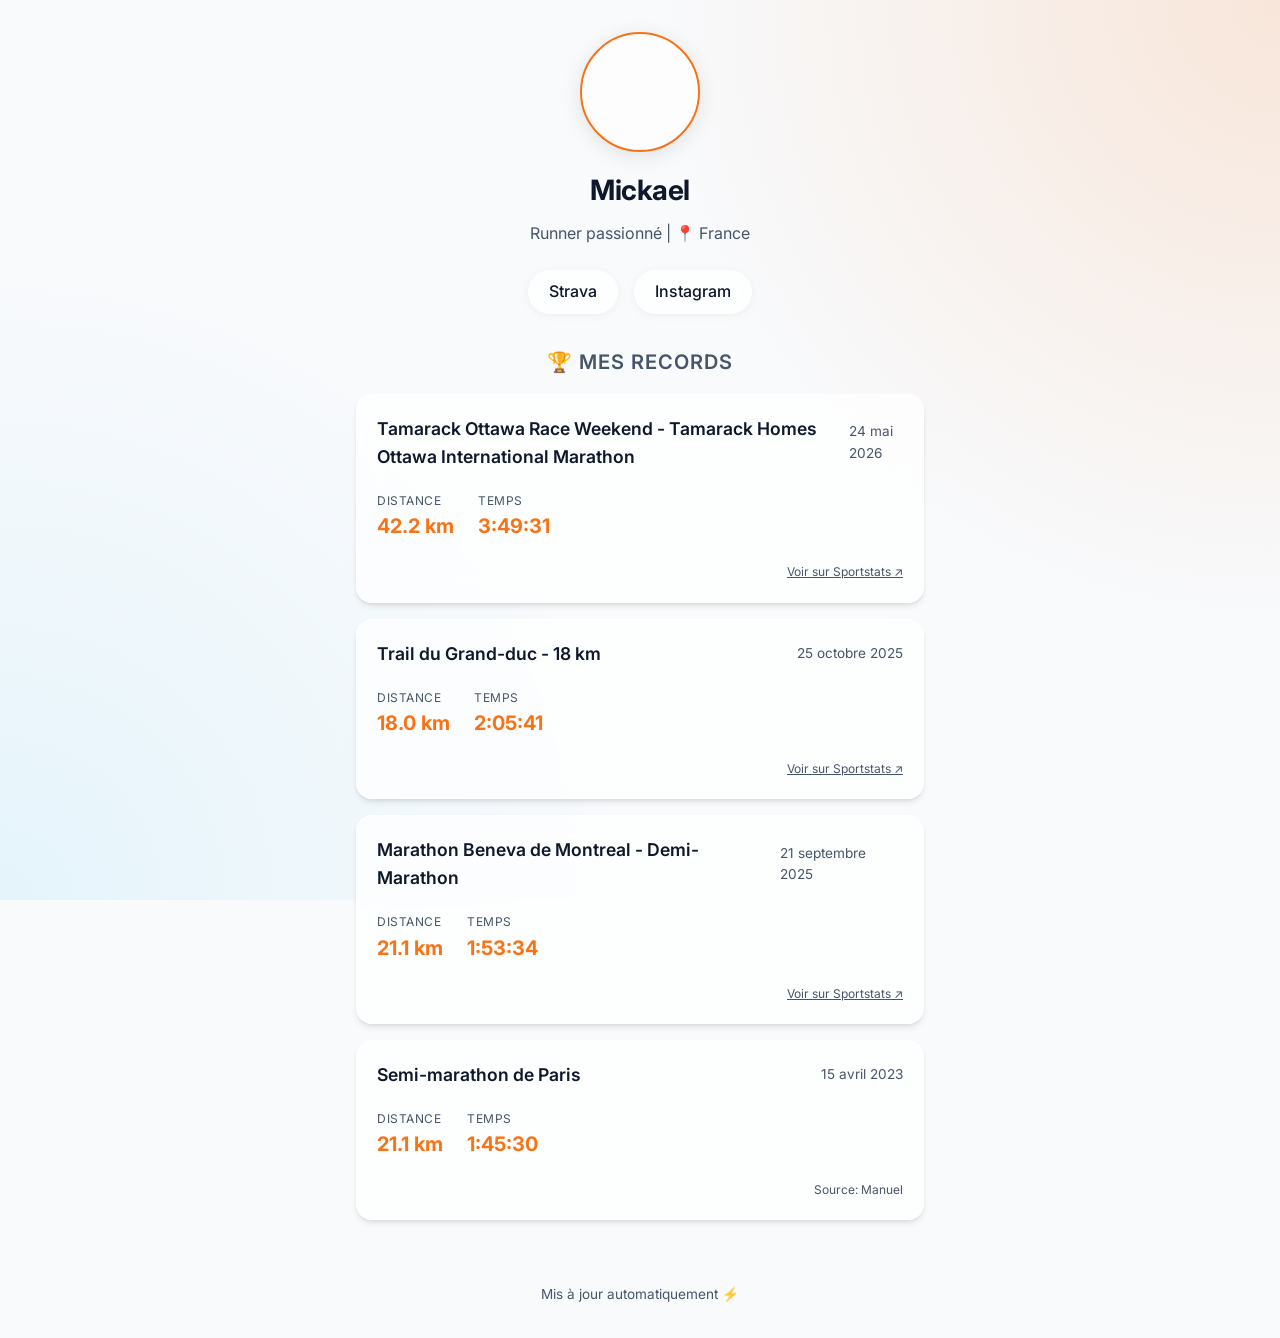
==== index.html @ 4f2300cd "feat: setup running records web page and data fetching" ====
<!DOCTYPE html>
<html lang="fr">
<head>
    <meta charset="UTF-8">
    <meta name="viewport" content="width=device-width, initial-scale=1.0">
    <title>Mes Records de Course</title>
    <!-- MANDATORY: Declare support for both light and dark themes -->
    <meta name="color-scheme" content="light dark">
    <meta name="description" content="Records personnels de course à pied">
    
    <!-- Google Fonts -->
    <link rel="preconnect" href="https://fonts.googleapis.com">
    <link rel="preconnect" href="https://fonts.gstatic.com" crossorigin>
    <link href="https://fonts.googleapis.com/css2?family=Inter:wght@400;500;600;700&display=swap" rel="stylesheet">
    
    <!-- CSS -->
    <link rel="stylesheet" href="style.css">
</head>
<body>
    <div class="container">
        <header class="profile-header">
            <!-- Placeholder for profile image -->
            <div class="profile-image"></div>
            <h1>Mickael</h1>
            <p class="bio">Runner passionné | 📍 France</p>
            
            <div class="social-links">
                <a href="#" class="btn-social">Strava</a>
                <a href="#" class="btn-social">Instagram</a>
            </div>
        </header>

        <main>
            <section class="records-section">
                <h2>🏆 Mes Records</h2>
                <div id="runs-container" class="runs-grid">
                    <!-- Runs will be injected here by app.js -->
                    <div class="loading">Chargement des courses...</div>
                </div>
            </section>
        </main>

        <footer>
            <p>Mis à jour automatiquement ⚡️</p>
        </footer>
    </div>

    <!-- JS -->
    <script src="app.js" defer></script>
</body>
</html>
---- style.css ----
:root {
  /* Variables de couleurs */
  --color-bg-light: #f8fafc;
  --color-bg-dark: #0f172a;
  
  --color-card-light: rgba(255, 255, 255, 0.7);
  --color-card-dark: rgba(30, 41, 59, 0.7);
  
  --color-text-light: #0f172a;
  --color-text-dark: #f8fafc;
  
  --color-text-muted-light: #475569;
  --color-text-muted-dark: #94a3b8;
  
  --color-accent-light: #f97316; /* Strava Orange */
  --color-accent-dark: #fb923c;
  
  --color-border-light: rgba(255, 255, 255, 0.5);
  --color-border-dark: rgba(255, 255, 255, 0.1);

  /* Adaptation automatique Light/Dark */
  --bg-color: light-dark(var(--color-bg-light), var(--color-bg-dark));
  --card-bg: light-dark(var(--color-card-light), var(--color-card-dark));
  --text-color: light-dark(var(--color-text-light), var(--color-text-dark));
  --text-muted: light-dark(var(--color-text-muted-light), var(--color-text-muted-dark));
  --accent-color: light-dark(var(--color-accent-light), var(--color-accent-dark));
  --border-color: light-dark(var(--color-border-light), var(--color-border-dark));

  /* Fallback color-scheme */
  color-scheme: light dark;
}

* {
  box-sizing: border-box;
  margin: 0;
  padding: 0;
}

body {
  font-family: 'Inter', sans-serif;
  background-color: var(--bg-color);
  color: var(--text-color);
  line-height: 1.6;
  min-height: 100vh;
  /* Optionnel: un fond dynamique ou un léger dégradé */
  background-image: 
    radial-gradient(circle at top right, rgba(249, 115, 22, 0.15), transparent 40%),
    radial-gradient(circle at bottom left, rgba(56, 189, 248, 0.1), transparent 40%);
  background-attachment: fixed;
}

.container {
  max-width: 600px;
  margin: 0 auto;
  padding: 2rem 1rem;
  display: flex;
  flex-direction: column;
  gap: 2rem;
}

/* Header */
.profile-header {
  text-align: center;
  display: flex;
  flex-direction: column;
  align-items: center;
  gap: 0.5rem;
}

.profile-image {
  width: 120px;
  height: 120px;
  border-radius: 50%;
  background: var(--card-bg);
  border: 2px solid var(--accent-color);
  margin-bottom: 0.5rem;
  /* Placeholder image, à remplacer par une vraie */
  background-image: url('https://ui-avatars.com/api/?name=Mickael+Gauvrit&background=random&size=120');
  background-size: cover;
  background-position: center;
  box-shadow: 0 4px 20px rgba(0, 0, 0, 0.1);
}

h1 {
  font-size: 1.75rem;
  font-weight: 700;
  letter-spacing: -0.5px;
}

.bio {
  color: var(--text-muted);
  font-size: 1rem;
}

.social-links {
  display: flex;
  gap: 1rem;
  margin-top: 1rem;
}

.btn-social {
  padding: 0.5rem 1.25rem;
  border-radius: 9999px;
  background-color: var(--card-bg);
  backdrop-filter: blur(10px);
  -webkit-backdrop-filter: blur(10px);
  border: 1px solid var(--border-color);
  color: var(--text-color);
  text-decoration: none;
  font-weight: 500;
  transition: all 0.2s ease;
  box-shadow: 0 2px 10px rgba(0,0,0,0.05);
}

.btn-social:hover {
  transform: translateY(-2px);
  background-color: var(--accent-color);
  color: white;
  border-color: var(--accent-color);
}

/* Records Section */
.records-section h2 {
  font-size: 1.25rem;
  margin-bottom: 1rem;
  text-align: center;
  color: var(--text-muted);
  text-transform: uppercase;
  letter-spacing: 1px;
  font-weight: 600;
}

.runs-grid {
  display: flex;
  flex-direction: column;
  gap: 1rem;
}

.loading {
  text-align: center;
  color: var(--text-muted);
  padding: 2rem;
}

/* Run Card */
.run-card {
  background: var(--card-bg);
  backdrop-filter: blur(12px);
  -webkit-backdrop-filter: blur(12px);
  border: 1px solid var(--border-color);
  border-radius: 16px;
  padding: 1.25rem;
  display: flex;
  flex-direction: column;
  gap: 0.75rem;
  transition: transform 0.2s ease, box-shadow 0.2s ease;
  box-shadow: 0 4px 6px -1px rgba(0, 0, 0, 0.1), 0 2px 4px -1px rgba(0, 0, 0, 0.06);
}

.run-card:hover {
  transform: translateY(-3px);
  box-shadow: 0 10px 15px -3px rgba(0, 0, 0, 0.1), 0 4px 6px -2px rgba(0, 0, 0, 0.05);
  border-color: var(--accent-color);
}

.run-header {
  display: flex;
  justify-content: space-between;
  align-items: center;
}

.run-title {
  font-weight: 600;
  font-size: 1.1rem;
}

.run-date {
  font-size: 0.85rem;
  color: var(--text-muted);
}

.run-stats {
  display: flex;
  gap: 1.5rem;
  margin-top: 0.5rem;
}

.stat {
  display: flex;
  flex-direction: column;
}

.stat-label {
  font-size: 0.75rem;
  color: var(--text-muted);
  text-transform: uppercase;
  letter-spacing: 0.5px;
}

.stat-value {
  font-size: 1.25rem;
  font-weight: 700;
  color: var(--accent-color);
}

.run-source {
  font-size: 0.75rem;
  color: var(--text-muted);
  text-align: right;
  margin-top: 0.5rem;
}

/* Footer */
footer {
  text-align: center;
  margin-top: 2rem;
  font-size: 0.85rem;
  color: var(--text-muted);
}

/* Responsive animations */
@keyframes slideUp {
  from {
    opacity: 0;
    transform: translateY(20px);
  }
  to {
    opacity: 1;
    transform: translateY(0);
  }
}

.run-card {
  animation: slideUp 0.5s ease backwards;
}
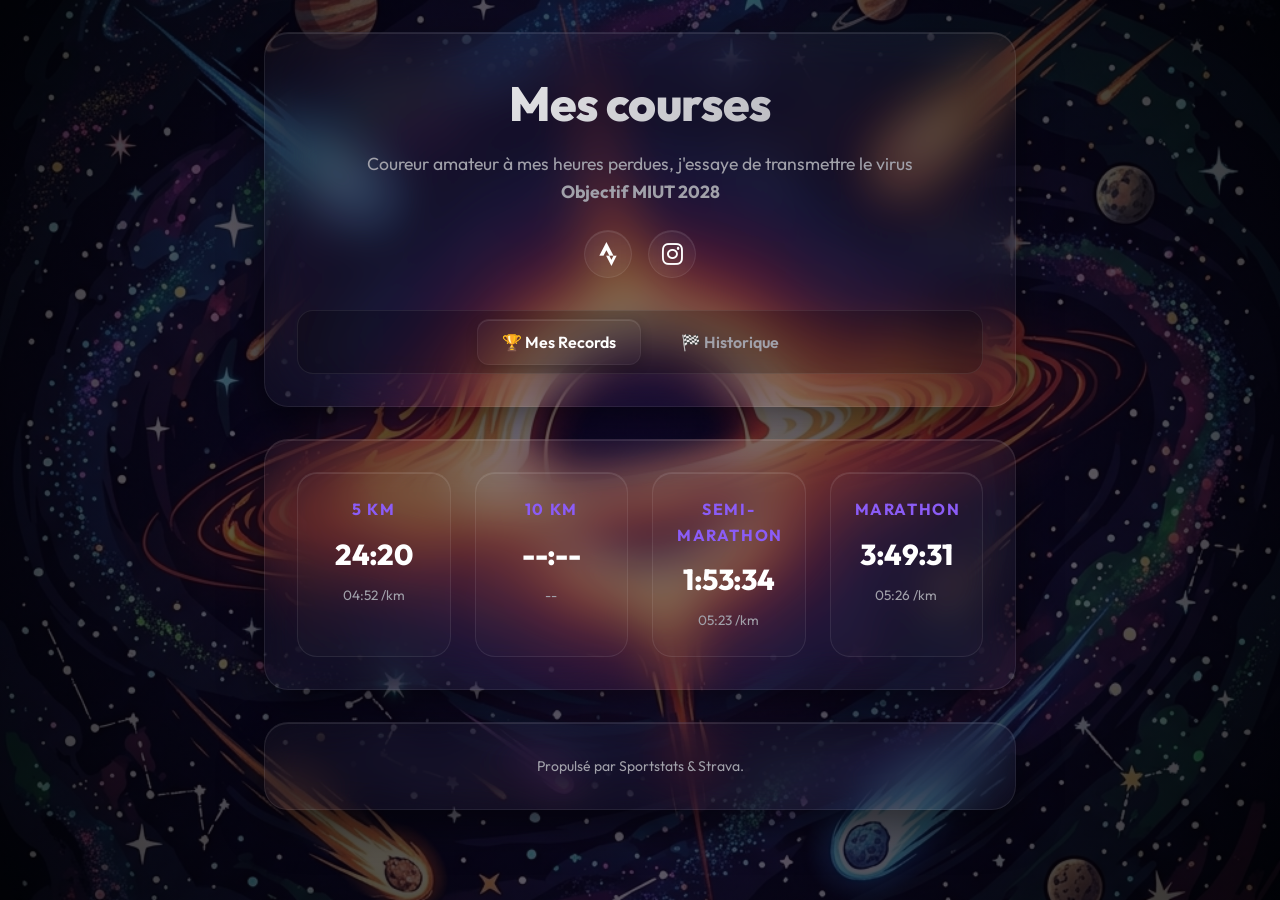
==== commit b4623e94: "feat: user tweaks (background, logos, subtitle, year filter)" ====
--- a/index.html
+++ b/index.html
@@ -1,51 +1,80 @@
 <!DOCTYPE html>
-<html lang="fr">
+<html lang="fr-CA">
 <head>
     <meta charset="UTF-8">
     <meta name="viewport" content="width=device-width, initial-scale=1.0">
-    <title>Mes Records de Course</title>
+    <title>Mes courses - Mickaël Gauvrit</title>
     <!-- MANDATORY: Declare support for both light and dark themes -->
     <meta name="color-scheme" content="light dark">
-    <meta name="description" content="Records personnels de course à pied">
+    <meta name="description" content="Courses et records personnels de Mickaël Gauvrit">
     
-    <!-- Google Fonts -->
+    <!-- Google Fonts & Icons -->
     <link rel="preconnect" href="https://fonts.googleapis.com">
     <link rel="preconnect" href="https://fonts.gstatic.com" crossorigin>
-    <link href="https://fonts.googleapis.com/css2?family=Inter:wght@400;500;600;700&display=swap" rel="stylesheet">
+    <link href="https://fonts.googleapis.com/css2?family=Outfit:wght@300;400;600;800&display=swap" rel="stylesheet">
+    <link rel="stylesheet" href="https://cdnjs.cloudflare.com/ajax/libs/font-awesome/6.4.0/css/all.min.css">
     
     <!-- CSS -->
     <link rel="stylesheet" href="style.css">
 </head>
 <body>
+    <!-- Animated background blobs -->
+    <div class="blob blob-1"></div>
+    <div class="blob blob-2"></div>
+    <div class="blob blob-3"></div>
+
     <div class="container">
-        <header class="profile-header">
-            <!-- Placeholder for profile image -->
-            <div class="profile-image"></div>
-            <h1>Mickael</h1>
-            <p class="bio">Runner passionné | 📍 France</p>
+        <header class="liquid-panel main-header">
+            <div class="header-content">
+                <h1>Mes courses</h1>
+                <p class="subtitle">Coureur amateur à mes heures perdues, j'essaye de transmettre le virus<br><strong>Objectif MIUT 2028</strong></p>
+                
+                <div class="social-links">
+                    <a href="https://www.strava.com/athletes/46325892" target="_blank" rel="noopener noreferrer" class="social-btn strava" aria-label="Strava">
+                        <i class="fa-brands fa-strava"></i>
+                    </a>
+                    <a href="https://www.instagram.com/shadowxsio?igsh=MTRsdzVhdzdib3J6bA%3D%3D&utm_source=qr" target="_blank" rel="noopener noreferrer" class="social-btn instagram" aria-label="Instagram">
+                        <i class="fa-brands fa-instagram"></i>
+                    </a>
+                </div>
+            </div>
             
-            <div class="social-links">
-                <a href="#" class="btn-social">Strava</a>
-                <a href="#" class="btn-social">Instagram</a>
-            </div>
+            <nav class="tabs-nav">
+                <button class="tab-btn active" data-target="prs-section">🏆 Mes Records</button>
+                <button class="tab-btn" data-target="runs-section">🏁 Historique</button>
+            </nav>
         </header>
 
-        <main>
-            <section class="records-section">
-                <h2>🏆 Mes Records</h2>
-                <div id="runs-container" class="runs-grid">
-                    <!-- Runs will be injected here by app.js -->
-                    <div class="loading">Chargement des courses...</div>
+        <main class="content-area">
+            <!-- Section PRs -->
+            <section id="prs-section" class="tab-content active liquid-panel">
+                <div class="pr-grid" id="pr-container">
+                    <!-- PR cards will be injected here -->
+                    <div class="loading">Calcul des records...</div>
+                </div>
+            </section>
+
+            <!-- Section Historique -->
+            <section id="runs-section" class="tab-content">
+                <div class="filter-container">
+                    <label for="year-filter">Année :</label>
+                    <select id="year-filter">
+                        <option value="all">Toutes</option>
+                        <!-- Options generated by JS -->
+                    </select>
+                </div>
+                <div id="runs-container" class="runs-list">
+                    <!-- Runs will be injected here -->
+                    <div class="loading">Chargement de l'historique...</div>
                 </div>
             </section>
         </main>
-
-        <footer>
-            <p>Mis à jour automatiquement ⚡️</p>
+        
+        <footer class="liquid-panel">
+            <p>Propulsé par Sportstats & Strava.</p>
         </footer>
     </div>
-
-    <!-- JS -->
-    <script src="app.js" defer></script>
+    
+    <script src="app.js"></script>
 </body>
 </html>
--- a/style.css
+++ b/style.css
@@ -1,33 +1,18 @@
 :root {
-  /* Variables de couleurs */
-  --color-bg-light: #f8fafc;
-  --color-bg-dark: #0f172a;
+  /* Dark Void / Reflect Theme */
+  --color-bg: #050505;
+  --color-text: #ffffff;
+  --color-text-muted: #a1a1aa;
   
-  --color-card-light: rgba(255, 255, 255, 0.7);
-  --color-card-dark: rgba(30, 41, 59, 0.7);
+  /* Liquid Glass variables */
+  --glass-bg: rgba(255, 255, 255, 0.03);
+  --glass-border: rgba(255, 255, 255, 0.08);
+  --glass-highlight: rgba(255, 255, 255, 0.1);
+  --glass-shadow: rgba(0, 0, 0, 0.5);
   
-  --color-text-light: #0f172a;
-  --color-text-dark: #f8fafc;
-  
-  --color-text-muted-light: #475569;
-  --color-text-muted-dark: #94a3b8;
-  
-  --color-accent-light: #f97316; /* Strava Orange */
-  --color-accent-dark: #fb923c;
-  
-  --color-border-light: rgba(255, 255, 255, 0.5);
-  --color-border-dark: rgba(255, 255, 255, 0.1);
-
-  /* Adaptation automatique Light/Dark */
-  --bg-color: light-dark(var(--color-bg-light), var(--color-bg-dark));
-  --card-bg: light-dark(var(--color-card-light), var(--color-card-dark));
-  --text-color: light-dark(var(--color-text-light), var(--color-text-dark));
-  --text-muted: light-dark(var(--color-text-muted-light), var(--color-text-muted-dark));
-  --accent-color: light-dark(var(--color-accent-light), var(--color-accent-dark));
-  --border-color: light-dark(var(--color-border-light), var(--color-border-dark));
-
-  /* Fallback color-scheme */
-  color-scheme: light dark;
+  --color-accent: #8b5cf6; /* Vibrant Purple */
+  --color-strava: #fc4c02;
+  --color-instagram: #e1306c;
 }
 
 * {
@@ -37,199 +22,400 @@
 }
 
 body {
-  font-family: 'Inter', sans-serif;
-  background-color: var(--bg-color);
-  color: var(--text-color);
+  font-family: 'Outfit', -apple-system, BlinkMacSystemFont, sans-serif;
+  background-color: var(--color-bg);
+  color: var(--color-text);
   line-height: 1.6;
   min-height: 100vh;
-  /* Optionnel: un fond dynamique ou un léger dégradé */
+  position: relative;
+  overflow-x: hidden;
+  
+  /* Cosmic / Space Background */
+  background-color: #020005;
   background-image: 
-    radial-gradient(circle at top right, rgba(249, 115, 22, 0.15), transparent 40%),
-    radial-gradient(circle at bottom left, rgba(56, 189, 248, 0.1), transparent 40%);
+    radial-gradient(circle at 50% 50%, rgba(30, 10, 60, 0.5) 0%, rgba(0, 0, 0, 0.8) 100%),
+    url('./images/background.png');
+  background-size: cover;
+  background-position: center;
   background-attachment: fixed;
 }
 
 .container {
-  max-width: 600px;
+  max-width: 800px;
   margin: 0 auto;
-  padding: 2rem 1rem;
+  padding: 2rem 1.5rem;
   display: flex;
   flex-direction: column;
   gap: 2rem;
 }
 
-/* Header */
-.profile-header {
+/* Liquid Glass Panel */
+.liquid-panel {
+  background: var(--glass-bg);
+  backdrop-filter: blur(24px) saturate(120%);
+  -webkit-backdrop-filter: blur(24px) saturate(120%);
+  border: 1px solid var(--glass-border);
+  border-radius: 24px;
+  padding: 2rem;
+  /* Outer shadow for depth, inner shadow for the glossy edge reflection */
+  box-shadow: 0 16px 40px var(--glass-shadow), inset 0 1px 0 var(--glass-highlight);
+}
+
+.main-header {
+  display: flex;
+  flex-direction: column;
+  gap: 2rem;
+}
+
+.header-content {
   text-align: center;
+}
+
+h1 {
+  font-size: 3rem;
+  font-weight: 800;
+  margin-bottom: 0.5rem;
+  letter-spacing: -0.02em;
+  background: linear-gradient(135deg, #ffffff 0%, #a1a1aa 100%);
+  -webkit-background-clip: text;
+  -webkit-text-fill-color: transparent;
+}
+
+.subtitle {
+  color: var(--color-text-muted);
+  font-size: 1.1rem;
+  margin-bottom: 1.5rem;
+}
+
+/* Social Buttons */
+.social-links {
+  display: flex;
+  justify-content: center;
+  gap: 1rem;
+}
+
+.social-btn {
+  display: inline-flex;
+  align-items: center;
+  justify-content: center;
+  width: 48px;
+  height: 48px;
+  border-radius: 50%;
+  text-decoration: none;
+  background: var(--glass-bg);
+  border: 1px solid var(--glass-border);
+  backdrop-filter: blur(12px);
+  transition: all 0.3s cubic-bezier(0.4, 0, 0.2, 1);
+  color: var(--color-text);
+  box-shadow: inset 0 1px 0 var(--glass-highlight);
+  font-size: 1.5rem; /* For FontAwesome icons */
+}
+
+.social-btn:hover {
+  transform: translateY(-3px) scale(1.05);
+  background: rgba(255, 255, 255, 0.08);
+}
+
+.social-btn.strava:hover {
+  color: var(--color-strava);
+  border-color: rgba(252, 76, 2, 0.3);
+  box-shadow: 0 8px 20px rgba(252, 76, 2, 0.2), inset 0 1px 0 var(--glass-highlight);
+}
+
+.social-btn.instagram:hover {
+  color: #fff;
+  border-color: rgba(225, 48, 108, 0.3);
+  background: radial-gradient(circle at 30% 107%, #fdf497 0%, #fdf497 5%, #fd5949 45%,#d6249f 60%,#285AEB 90%);
+  box-shadow: 0 8px 20px rgba(225, 48, 108, 0.2), inset 0 1px 0 rgba(255,255,255,0.3);
+}
+
+/* Tabs Navigation */
+.tabs-nav {
+  display: flex;
+  gap: 1rem;
+  justify-content: center;
+  background: rgba(0, 0, 0, 0.2);
+  padding: 0.5rem;
+  border-radius: 16px;
+  border: 1px solid var(--glass-border);
+}
+
+.tab-btn {
+  background: transparent;
+  border: none;
+  color: var(--color-text-muted);
+  padding: 0.75rem 1.5rem;
+  border-radius: 12px;
+  font-family: inherit;
+  font-size: 1rem;
+  font-weight: 600;
+  cursor: pointer;
+  transition: all 0.3s ease;
+}
+
+.tab-btn:hover {
+  color: var(--color-text);
+}
+
+.tab-btn.active {
+  background: var(--glass-bg);
+  color: var(--color-text);
+  box-shadow: 0 4px 12px rgba(0,0,0,0.2), inset 0 1px 0 var(--glass-highlight);
+  border: 1px solid rgba(255, 255, 255, 0.05);
+}
+
+/* Tab Content */
+.tab-content {
+  display: none;
+  animation: fadeIn 0.4s ease forwards;
+}
+
+.tab-content.active {
+  display: block;
+}
+
+@keyframes fadeIn {
+  from { opacity: 0; transform: translateY(10px); }
+  to { opacity: 1; transform: translateY(0); }
+}
+
+/* Year Filter */
+.filter-container {
+  display: flex;
+  align-items: center;
+  justify-content: flex-end;
+  gap: 1rem;
+  margin-bottom: 1.5rem;
+}
+
+.filter-container label {
+  font-size: 0.9rem;
+  font-weight: 600;
+  color: var(--color-text-muted);
+}
+
+#year-filter {
+  background: var(--glass-bg);
+  color: var(--color-text);
+  border: 1px solid var(--glass-border);
+  padding: 0.5rem 1rem;
+  border-radius: 12px;
+  font-family: inherit;
+  font-size: 1rem;
+  font-weight: 600;
+  outline: none;
+  cursor: pointer;
+  backdrop-filter: blur(12px);
+  -webkit-appearance: none;
+  -moz-appearance: none;
+  appearance: none;
+}
+
+#year-filter:focus {
+  border-color: var(--color-accent);
+}
+
+#year-filter option {
+  background-color: #1e1030;
+  color: #fff;
+}
+
+/* PRs Section */
+.pr-grid {
+  display: grid;
+  grid-template-columns: repeat(auto-fit, minmax(150px, 1fr));
+  gap: 1.5rem;
+}
+
+.pr-card {
+  background: rgba(255, 255, 255, 0.02);
+  border: 1px solid var(--glass-border);
+  border-radius: 20px;
+  padding: 1.5rem;
+  text-align: center;
+  transition: all 0.3s ease;
+  box-shadow: inset 0 1px 0 var(--glass-highlight);
+}
+
+.pr-card:hover {
+  transform: translateY(-5px);
+  background: rgba(255, 255, 255, 0.04);
+  border-color: rgba(139, 92, 246, 0.4);
+  box-shadow: 0 12px 30px rgba(0, 0, 0, 0.4), 0 0 20px rgba(139, 92, 246, 0.15), inset 0 1px 0 var(--glass-highlight);
+}
+
+.pr-distance {
+  font-size: 1rem;
+  font-weight: 700;
+  color: var(--color-accent);
+  text-transform: uppercase;
+  letter-spacing: 0.1em;
+  margin-bottom: 0.5rem;
+}
+
+.pr-time {
+  font-size: 1.8rem;
+  font-weight: 800;
+  letter-spacing: -0.02em;
+}
+
+.pr-pace {
+  font-size: 0.85rem;
+  color: var(--color-text-muted);
+  margin-top: 0.5rem;
+}
+
+/* Runs List */
+.runs-list {
   display: flex;
   flex-direction: column;
+  gap: 1.5rem;
+}
+
+.run-card {
+  background: var(--glass-bg);
+  backdrop-filter: blur(20px);
+  border: 1px solid var(--glass-border);
+  border-radius: 20px;
+  padding: 1.5rem;
+  display: flex;
+  flex-direction: column;
+  gap: 1.5rem;
+  transition: all 0.3s cubic-bezier(0.4, 0, 0.2, 1);
+  box-shadow: inset 0 1px 0 var(--glass-highlight);
+}
+
+.run-card:hover {
+  transform: scale(1.01);
+  background: rgba(255, 255, 255, 0.05);
+  border-color: rgba(255, 255, 255, 0.15);
+}
+
+/* Year Divider */
+.year-divider {
+  font-size: 1.8rem;
+  font-weight: 800;
+  color: #fff;
+  margin: 1.5rem 0 0.5rem 0;
+  padding-bottom: 0.5rem;
+  border-bottom: 1px solid rgba(255, 255, 255, 0.1);
+  display: flex;
   align-items: center;
   gap: 0.5rem;
 }
-
-.profile-image {
-  width: 120px;
-  height: 120px;
-  border-radius: 50%;
-  background: var(--card-bg);
-  border: 2px solid var(--accent-color);
-  margin-bottom: 0.5rem;
-  /* Placeholder image, à remplacer par une vraie */
-  background-image: url('https://ui-avatars.com/api/?name=Mickael+Gauvrit&background=random&size=120');
-  background-size: cover;
-  background-position: center;
-  box-shadow: 0 4px 20px rgba(0, 0, 0, 0.1);
-}
-
-h1 {
-  font-size: 1.75rem;
+.year-divider::before {
+  content: '📅';
+  font-size: 1.2rem;
+}
+
+.run-header {
+  display: flex;
+  justify-content: space-between;
+  align-items: flex-start;
+  flex-wrap: wrap;
+  gap: 1rem;
+}
+
+.run-date {
+  font-size: 0.85rem;
+  color: var(--color-accent);
+  font-weight: 600;
+  text-transform: uppercase;
+  letter-spacing: 0.05em;
+}
+
+.run-title {
+  font-size: 1.4rem;
   font-weight: 700;
-  letter-spacing: -0.5px;
-}
-
-.bio {
-  color: var(--text-muted);
-  font-size: 1rem;
-}
-
-.social-links {
-  display: flex;
-  gap: 1rem;
-  margin-top: 1rem;
-}
-
-.btn-social {
-  padding: 0.5rem 1.25rem;
-  border-radius: 9999px;
-  background-color: var(--card-bg);
-  backdrop-filter: blur(10px);
-  -webkit-backdrop-filter: blur(10px);
-  border: 1px solid var(--border-color);
-  color: var(--text-color);
+  margin-top: 0.25rem;
+  color: #fff;
+}
+
+.run-source a {
+  display: inline-flex;
+  align-items: center;
+  gap: 0.4rem;
+  font-size: 0.75rem;
+  padding: 0.4rem 0.8rem;
+  border-radius: 12px;
+  background: rgba(252, 76, 2, 0.1);
+  border: 1px solid rgba(252, 76, 2, 0.3);
+  color: var(--color-strava);
   text-decoration: none;
-  font-weight: 500;
-  transition: all 0.2s ease;
-  box-shadow: 0 2px 10px rgba(0,0,0,0.05);
-}
-
-.btn-social:hover {
-  transform: translateY(-2px);
-  background-color: var(--accent-color);
-  color: white;
-  border-color: var(--accent-color);
-}
-
-/* Records Section */
-.records-section h2 {
-  font-size: 1.25rem;
-  margin-bottom: 1rem;
+  font-weight: 600;
+  transition: all 0.2s;
+}
+
+.run-source a:hover {
+  background: rgba(252, 76, 2, 0.2);
+}
+
+.run-source.manual {
+  font-size: 0.75rem;
+  padding: 0.4rem 0.8rem;
+  border-radius: 12px;
+  background: rgba(255, 255, 255, 0.05);
+  border: 1px solid var(--glass-border);
+  color: var(--color-text-muted);
+}
+
+.run-stats {
+  display: flex;
+  gap: 2.5rem;
+  flex-wrap: wrap;
+  padding-top: 1rem;
+  border-top: 1px solid rgba(255,255,255,0.05);
+}
+
+.stat {
+  display: flex;
+  flex-direction: column;
+}
+
+.stat-label {
+  font-size: 0.75rem;
+  color: var(--color-text-muted);
+  text-transform: uppercase;
+  letter-spacing: 0.05em;
+  margin-bottom: 0.2rem;
+}
+
+.stat-value {
+  font-size: 1.3rem;
+  font-weight: 600;
+}
+
+.stat-elevation {
+  color: var(--color-accent);
+}
+
+footer {
   text-align: center;
-  color: var(--text-muted);
-  text-transform: uppercase;
-  letter-spacing: 1px;
-  font-weight: 600;
-}
-
-.runs-grid {
-  display: flex;
-  flex-direction: column;
-  gap: 1rem;
+  font-size: 0.875rem;
+  color: var(--color-text-muted);
+  padding: 1.5rem;
 }
 
 .loading {
   text-align: center;
-  color: var(--text-muted);
   padding: 2rem;
-}
-
-/* Run Card */
-.run-card {
-  background: var(--card-bg);
-  backdrop-filter: blur(12px);
-  -webkit-backdrop-filter: blur(12px);
-  border: 1px solid var(--border-color);
-  border-radius: 16px;
-  padding: 1.25rem;
-  display: flex;
-  flex-direction: column;
-  gap: 0.75rem;
-  transition: transform 0.2s ease, box-shadow 0.2s ease;
-  box-shadow: 0 4px 6px -1px rgba(0, 0, 0, 0.1), 0 2px 4px -1px rgba(0, 0, 0, 0.06);
-}
-
-.run-card:hover {
-  transform: translateY(-3px);
-  box-shadow: 0 10px 15px -3px rgba(0, 0, 0, 0.1), 0 4px 6px -2px rgba(0, 0, 0, 0.05);
-  border-color: var(--accent-color);
-}
-
-.run-header {
-  display: flex;
-  justify-content: space-between;
-  align-items: center;
-}
-
-.run-title {
-  font-weight: 600;
-  font-size: 1.1rem;
-}
-
-.run-date {
-  font-size: 0.85rem;
-  color: var(--text-muted);
-}
-
-.run-stats {
-  display: flex;
-  gap: 1.5rem;
-  margin-top: 0.5rem;
-}
-
-.stat {
-  display: flex;
-  flex-direction: column;
-}
-
-.stat-label {
-  font-size: 0.75rem;
-  color: var(--text-muted);
-  text-transform: uppercase;
-  letter-spacing: 0.5px;
-}
-
-.stat-value {
-  font-size: 1.25rem;
-  font-weight: 700;
-  color: var(--accent-color);
-}
-
-.run-source {
-  font-size: 0.75rem;
-  color: var(--text-muted);
-  text-align: right;
-  margin-top: 0.5rem;
-}
-
-/* Footer */
-footer {
-  text-align: center;
-  margin-top: 2rem;
-  font-size: 0.85rem;
-  color: var(--text-muted);
-}
-
-/* Responsive animations */
-@keyframes slideUp {
-  from {
-    opacity: 0;
-    transform: translateY(20px);
+  color: var(--color-text-muted);
+  font-style: italic;
+}
+
+/* Media Queries */
+@media (max-width: 600px) {
+  .run-stats {
+    gap: 1.5rem;
+    justify-content: space-between;
   }
-  to {
-    opacity: 1;
-    transform: translateY(0);
+  h1 {
+    font-size: 2.2rem;
   }
-}
-
-.run-card {
-  animation: slideUp 0.5s ease backwards;
-}
+  .tabs-nav {
+    flex-direction: column;
+  }
+  .tab-btn {
+    width: 100%;
+  }
+}
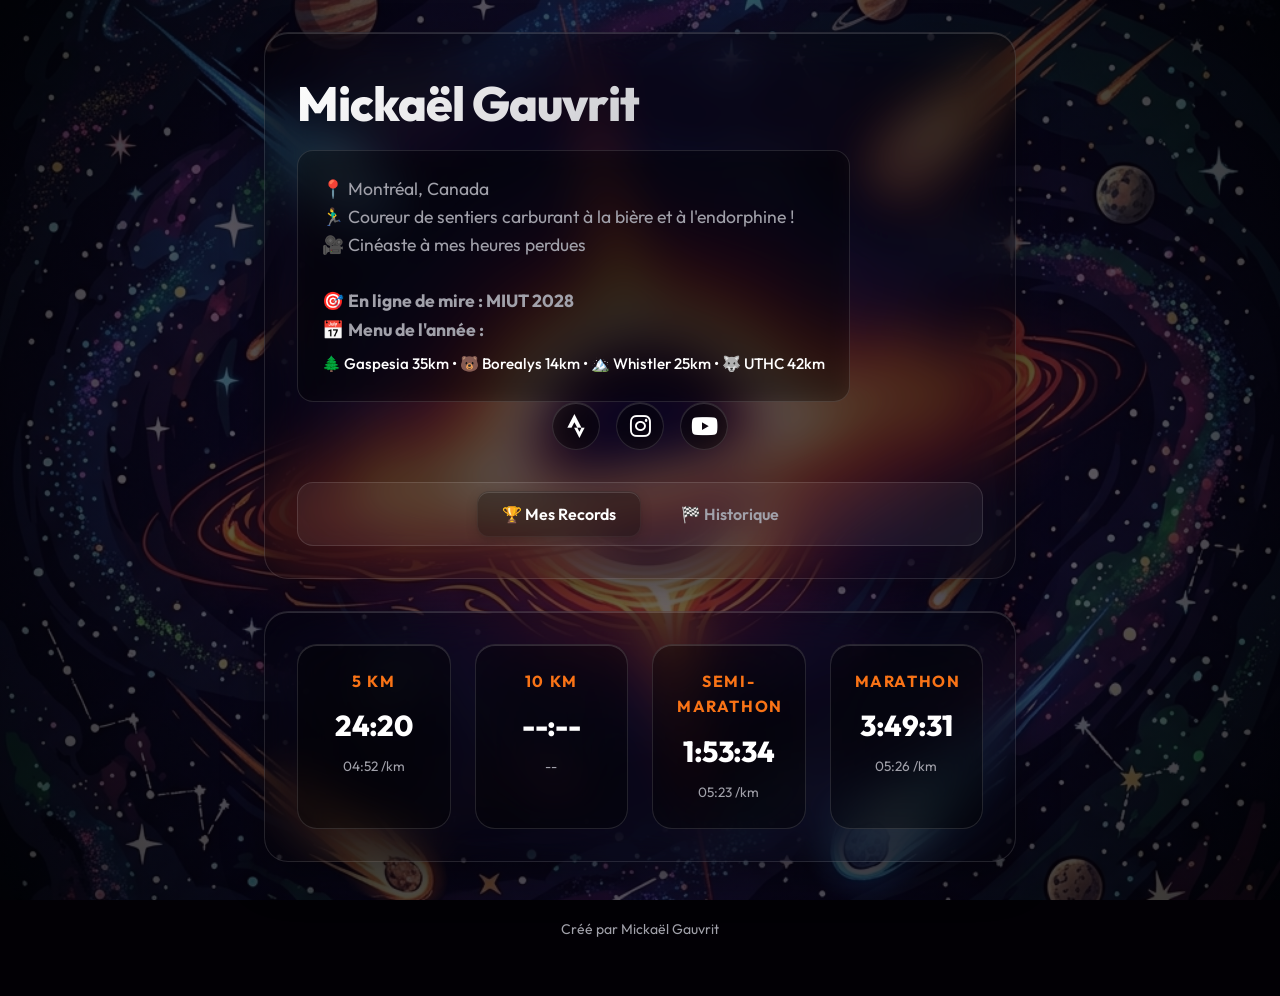
==== commit a5f89074: "Merge pull request #14 from shadowxsio/feat/youtube-bio feat: Update Bio and add YouTube link" ====
--- a/index.html
+++ b/index.html
@@ -25,19 +25,29 @@
 
     <div class="container">
         <header class="liquid-panel main-header">
-            <div class="header-content">
-                <h1>Mes courses</h1>
-                <p class="subtitle">Coureur amateur à mes heures perdues, j'essaye de transmettre le virus<br><strong>Objectif MIUT 2028</strong></p>
-                
-                <div class="social-links">
-                    <a href="https://www.strava.com/athletes/46325892" target="_blank" rel="noopener noreferrer" class="social-btn strava" aria-label="Strava">
-                        <i class="fa-brands fa-strava"></i>
-                    </a>
-                    <a href="https://www.instagram.com/shadowxsio?igsh=MTRsdzVhdzdib3J6bA%3D%3D&utm_source=qr" target="_blank" rel="noopener noreferrer" class="social-btn instagram" aria-label="Instagram">
-                        <i class="fa-brands fa-instagram"></i>
-                    </a>
-                </div>
-            </div>
+            <div class="profile-info">
+        <h1 class="hero-title">Mickaël Gauvrit</h1>
+        <p class="hero-subtitle bio-text">
+          📍 Montréal, Canada<br>
+          🏃‍♂️ Coureur de sentiers carburant à la bière et à l'endorphine !<br>
+          🎥 Cinéaste à mes heures perdues<br><br>
+          🎯 <strong>En ligne de mire : MIUT 2028</strong><br>
+          📅 <strong>Menu de l'année :</strong><br>
+          <span class="race-menu">🌲 Gaspesia 35km &bull; 🐻 Borealys 14km &bull; 🏔️ Whistler 25km &bull; 🐺 UTHC 42km</span>
+        </p>
+        
+        <div class="social-links">
+          <a href="https://www.strava.com/athletes/mickael_gauvrit" target="_blank" rel="noopener noreferrer" class="social-btn strava" title="Strava">
+            <i class="fa-brands fa-strava"></i>
+          </a>
+          <a href="https://www.instagram.com/shadow.xsio/" target="_blank" rel="noopener noreferrer" class="social-btn instagram" title="Instagram">
+            <i class="fa-brands fa-instagram"></i>
+          </a>
+          <a href="https://youtube.com/@shadowxsio?si=rd7ky_QG4FFqR8vO" target="_blank" rel="noopener noreferrer" class="social-btn youtube" title="YouTube">
+            <i class="fa-brands fa-youtube"></i>
+          </a>
+        </div>
+      </div>
             
             <nav class="tabs-nav">
                 <button class="tab-btn active" data-target="prs-section">🏆 Mes Records</button>
@@ -70,9 +80,9 @@
             </section>
         </main>
         
-        <footer class="liquid-panel">
-            <p>Propulsé par Sportstats & Strava.</p>
-        </footer>
+        <footer class="footer">
+    <p>Créé par Mickaël Gauvrit</p>
+  </footer>
     </div>
     
     <script src="app.js"></script>
--- a/style.css
+++ b/style.css
@@ -4,15 +4,16 @@
   --color-text: #ffffff;
   --color-text-muted: #a1a1aa;
   
-  /* Liquid Glass variables */
-  --glass-bg: rgba(255, 255, 255, 0.03);
-  --glass-border: rgba(255, 255, 255, 0.08);
-  --glass-highlight: rgba(255, 255, 255, 0.1);
-  --glass-shadow: rgba(0, 0, 0, 0.5);
+  /* Liquid Glass variables - Higher blur, slight dark tint for readability */
+  --glass-bg: rgba(0, 0, 0, 0.3);
+  --glass-border: rgba(255, 255, 255, 0.12);
+  --glass-highlight: rgba(255, 255, 255, 0.15);
+  --glass-shadow: rgba(0, 0, 0, 0.4);
   
-  --color-accent: #8b5cf6; /* Vibrant Purple */
+  --color-accent: #f97316; /* Fiery Orange */
   --color-strava: #fc4c02;
   --color-instagram: #e1306c;
+  --color-youtube: #ff0000;
 }
 
 * {
@@ -123,10 +124,17 @@
 }
 
 .social-btn.instagram:hover {
-  color: #fff;
-  border-color: rgba(225, 48, 108, 0.3);
-  background: radial-gradient(circle at 30% 107%, #fdf497 0%, #fdf497 5%, #fd5949 45%,#d6249f 60%,#285AEB 90%);
-  box-shadow: 0 8px 20px rgba(225, 48, 108, 0.2), inset 0 1px 0 rgba(255,255,255,0.3);
+  background: var(--color-instagram);
+  border-color: var(--color-instagram);
+  color: white;
+  box-shadow: 0 0 20px rgba(225, 48, 108, 0.4);
+}
+
+.social-btn.youtube:hover {
+  background: var(--color-youtube);
+  border-color: var(--color-youtube);
+  color: white;
+  box-shadow: 0 0 20px rgba(255, 0, 0, 0.4);
 }
 
 /* Tabs Navigation */
@@ -134,7 +142,7 @@
   display: flex;
   gap: 1rem;
   justify-content: center;
-  background: rgba(0, 0, 0, 0.2);
+  background: rgba(255, 255, 255, 0.05);
   padding: 0.5rem;
   border-radius: 16px;
   border: 1px solid var(--glass-border);
@@ -228,20 +236,21 @@
 }
 
 .pr-card {
-  background: rgba(255, 255, 255, 0.02);
+  background: var(--glass-bg);
+  backdrop-filter: blur(40px);
+  -webkit-backdrop-filter: blur(40px);
   border: 1px solid var(--glass-border);
   border-radius: 20px;
   padding: 1.5rem;
   text-align: center;
-  transition: all 0.3s ease;
+  transition: all 0.3s cubic-bezier(0.4, 0, 0.2, 1);
   box-shadow: inset 0 1px 0 var(--glass-highlight);
 }
 
 .pr-card:hover {
-  transform: translateY(-5px);
-  background: rgba(255, 255, 255, 0.04);
-  border-color: rgba(139, 92, 246, 0.4);
-  box-shadow: 0 12px 30px rgba(0, 0, 0, 0.4), 0 0 20px rgba(139, 92, 246, 0.15), inset 0 1px 0 var(--glass-highlight);
+  transform: scale(1.01);
+  background: rgba(255, 255, 255, 0.1);
+  border-color: rgba(255, 255, 255, 0.25);
 }
 
 .pr-distance {
@@ -259,6 +268,32 @@
   letter-spacing: -0.02em;
 }
 
+.hero-subtitle {
+  font-size: 1.1rem;
+  color: var(--color-text-muted);
+  max-width: 600px;
+  line-height: 1.6;
+}
+
+.bio-text {
+  text-align: left;
+  display: inline-block;
+  background: rgba(0, 0, 0, 0.2);
+  padding: 1.5rem;
+  border-radius: 16px;
+  border: 1px solid var(--glass-border);
+  backdrop-filter: blur(10px);
+  -webkit-backdrop-filter: blur(10px);
+}
+
+.race-menu {
+  display: inline-block;
+  margin-top: 0.5rem;
+  font-size: 0.95rem;
+  color: #fff;
+  font-weight: 500;
+}
+
 .pr-pace {
   font-size: 0.85rem;
   color: var(--color-text-muted);
@@ -274,7 +309,8 @@
 
 .run-card {
   background: var(--glass-bg);
-  backdrop-filter: blur(20px);
+  backdrop-filter: blur(40px);
+  -webkit-backdrop-filter: blur(40px);
   border: 1px solid var(--glass-border);
   border-radius: 20px;
   padding: 1.5rem;
@@ -287,8 +323,8 @@
 
 .run-card:hover {
   transform: scale(1.01);
-  background: rgba(255, 255, 255, 0.05);
-  border-color: rgba(255, 255, 255, 0.15);
+  background: rgba(255, 255, 255, 0.1);
+  border-color: rgba(255, 255, 255, 0.25);
 }
 
 /* Year Divider */
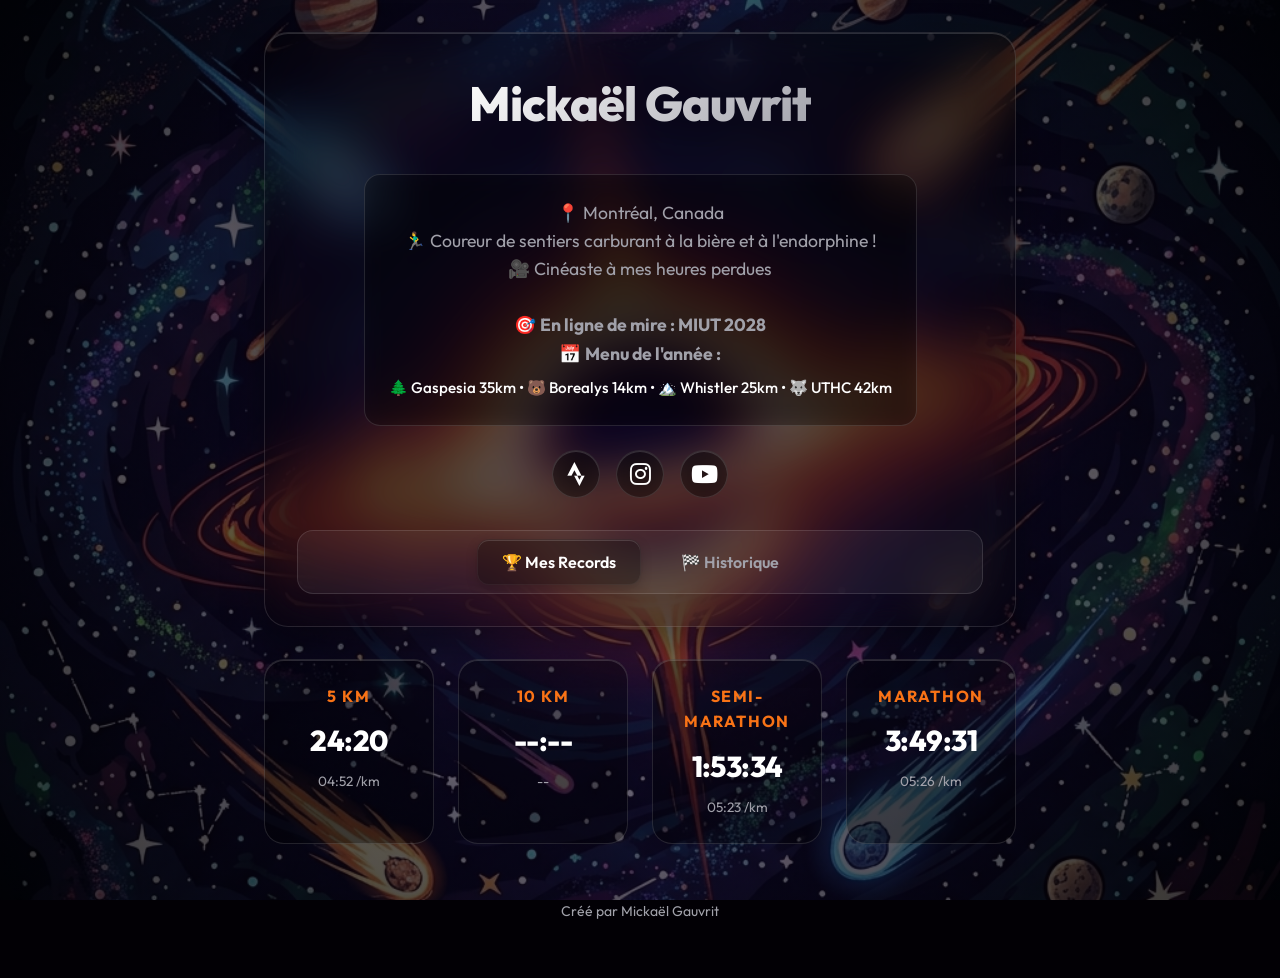
==== commit a92faa55: "Merge pull request #15 from shadowxsio/fix/center-and-blur fix: Center hero and unify blur" ====
--- a/index.html
+++ b/index.html
@@ -57,7 +57,7 @@
 
         <main class="content-area">
             <!-- Section PRs -->
-            <section id="prs-section" class="tab-content active liquid-panel">
+            <section id="prs-section" class="tab-content active">
                 <div class="pr-grid" id="pr-container">
                     <!-- PR cards will be injected here -->
                     <div class="loading">Calcul des records...</div>
--- a/style.css
+++ b/style.css
@@ -237,8 +237,8 @@
 
 .pr-card {
   background: var(--glass-bg);
-  backdrop-filter: blur(40px);
-  -webkit-backdrop-filter: blur(40px);
+  backdrop-filter: blur(24px);
+  -webkit-backdrop-filter: blur(24px);
   border: 1px solid var(--glass-border);
   border-radius: 20px;
   padding: 1.5rem;
@@ -275,8 +275,16 @@
   line-height: 1.6;
 }
 
+.profile-info {
+  display: flex;
+  flex-direction: column;
+  align-items: center;
+  text-align: center;
+  gap: 1.5rem;
+}
+
 .bio-text {
-  text-align: left;
+  text-align: center;
   display: inline-block;
   background: rgba(0, 0, 0, 0.2);
   padding: 1.5rem;
@@ -309,8 +317,8 @@
 
 .run-card {
   background: var(--glass-bg);
-  backdrop-filter: blur(40px);
-  -webkit-backdrop-filter: blur(40px);
+  backdrop-filter: blur(24px);
+  -webkit-backdrop-filter: blur(24px);
   border: 1px solid var(--glass-border);
   border-radius: 20px;
   padding: 1.5rem;
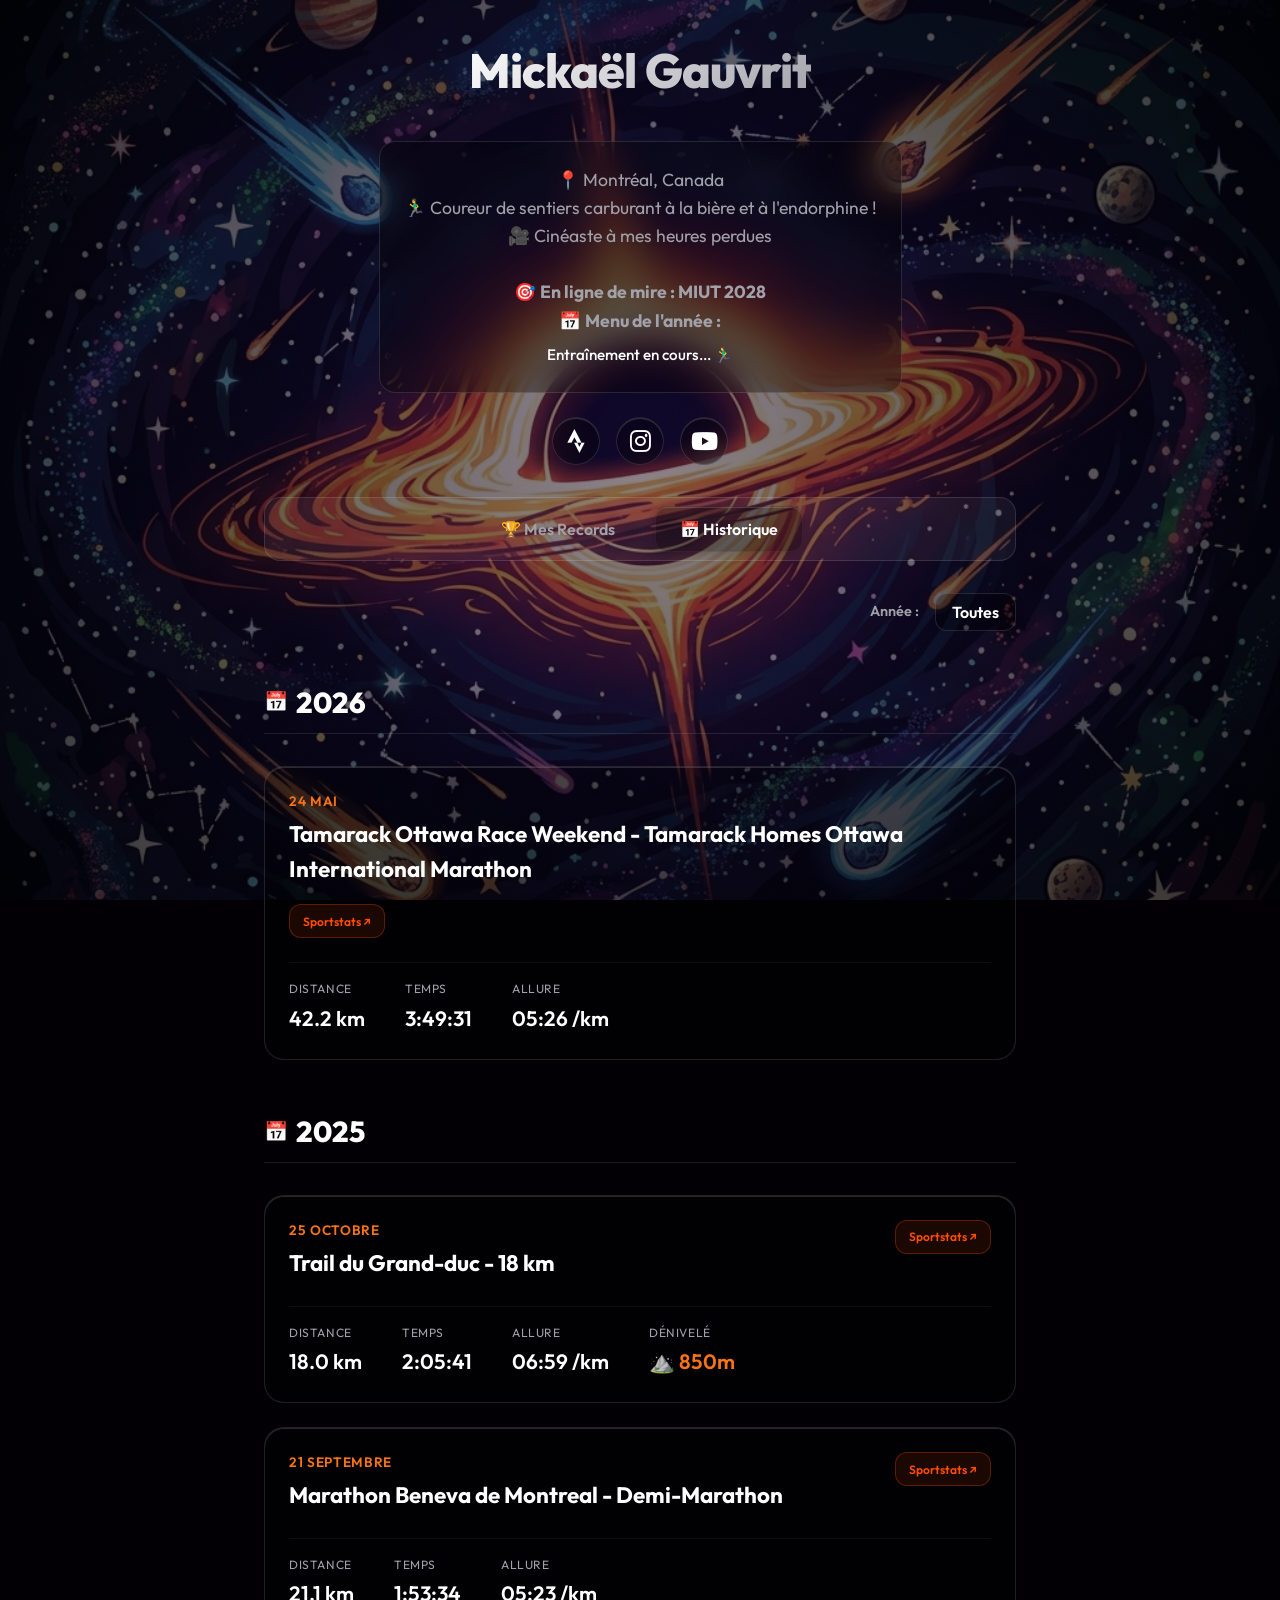
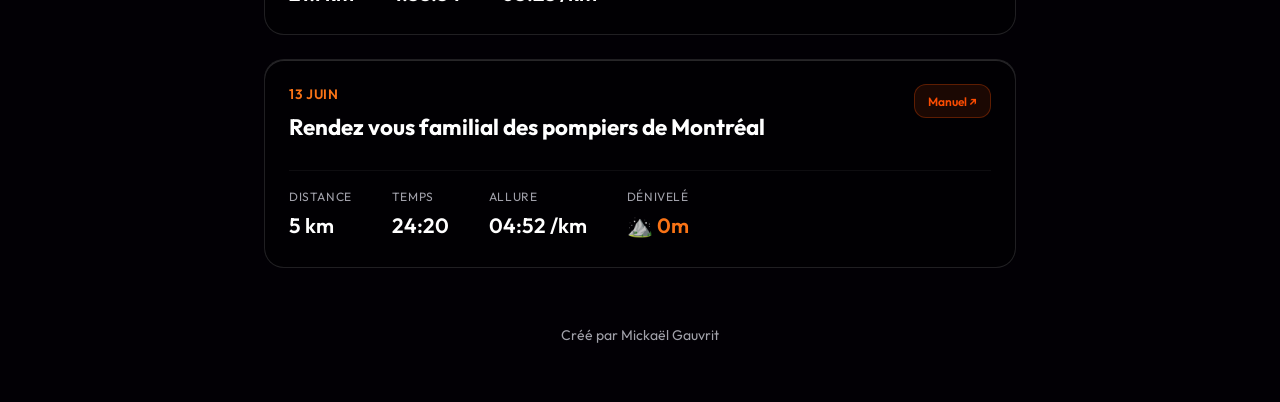
==== commit 3389867a: "feat: make upcoming races dynamic and set history as default tab" ====
--- a/index.html
+++ b/index.html
@@ -24,7 +24,7 @@
     <div class="blob blob-3"></div>
 
     <div class="container">
-        <header class="liquid-panel main-header">
+        <header class="main-header">
             <div class="profile-info">
         <h1 class="hero-title">Mickaël Gauvrit</h1>
         <p class="hero-subtitle bio-text">
@@ -50,14 +50,14 @@
       </div>
             
             <nav class="tabs-nav">
-                <button class="tab-btn active" data-target="prs-section">🏆 Mes Records</button>
-                <button class="tab-btn" data-target="runs-section">🏁 Historique</button>
+                <button class="tab-btn" data-target="prs-section">🏆 Mes Records</button>
+                <button class="tab-btn active" data-target="history-section">📅 Historique</button>
             </nav>
         </header>
 
         <main class="content-area">
             <!-- Section PRs -->
-            <section id="prs-section" class="tab-content active">
+            <section id="prs-section" class="tab-content">
                 <div class="pr-grid" id="pr-container">
                     <!-- PR cards will be injected here -->
                     <div class="loading">Calcul des records...</div>
@@ -65,7 +65,7 @@
             </section>
 
             <!-- Section Historique -->
-            <section id="runs-section" class="tab-content">
+            <section id="history-section" class="tab-content active">
                 <div class="filter-container">
                     <label for="year-filter">Année :</label>
                     <select id="year-filter">
--- a/style.css
+++ b/style.css
@@ -237,8 +237,8 @@
 
 .pr-card {
   background: var(--glass-bg);
-  backdrop-filter: blur(24px);
-  -webkit-backdrop-filter: blur(24px);
+  backdrop-filter: blur(16px);
+  -webkit-backdrop-filter: blur(16px);
   border: 1px solid var(--glass-border);
   border-radius: 20px;
   padding: 1.5rem;
@@ -286,12 +286,12 @@
 .bio-text {
   text-align: center;
   display: inline-block;
-  background: rgba(0, 0, 0, 0.2);
+  background: var(--glass-bg);
   padding: 1.5rem;
   border-radius: 16px;
   border: 1px solid var(--glass-border);
-  backdrop-filter: blur(10px);
-  -webkit-backdrop-filter: blur(10px);
+  backdrop-filter: blur(16px);
+  -webkit-backdrop-filter: blur(16px);
 }
 
 .race-menu {
@@ -317,8 +317,8 @@
 
 .run-card {
   background: var(--glass-bg);
-  backdrop-filter: blur(24px);
-  -webkit-backdrop-filter: blur(24px);
+  backdrop-filter: blur(16px);
+  -webkit-backdrop-filter: blur(16px);
   border: 1px solid var(--glass-border);
   border-radius: 20px;
   padding: 1.5rem;
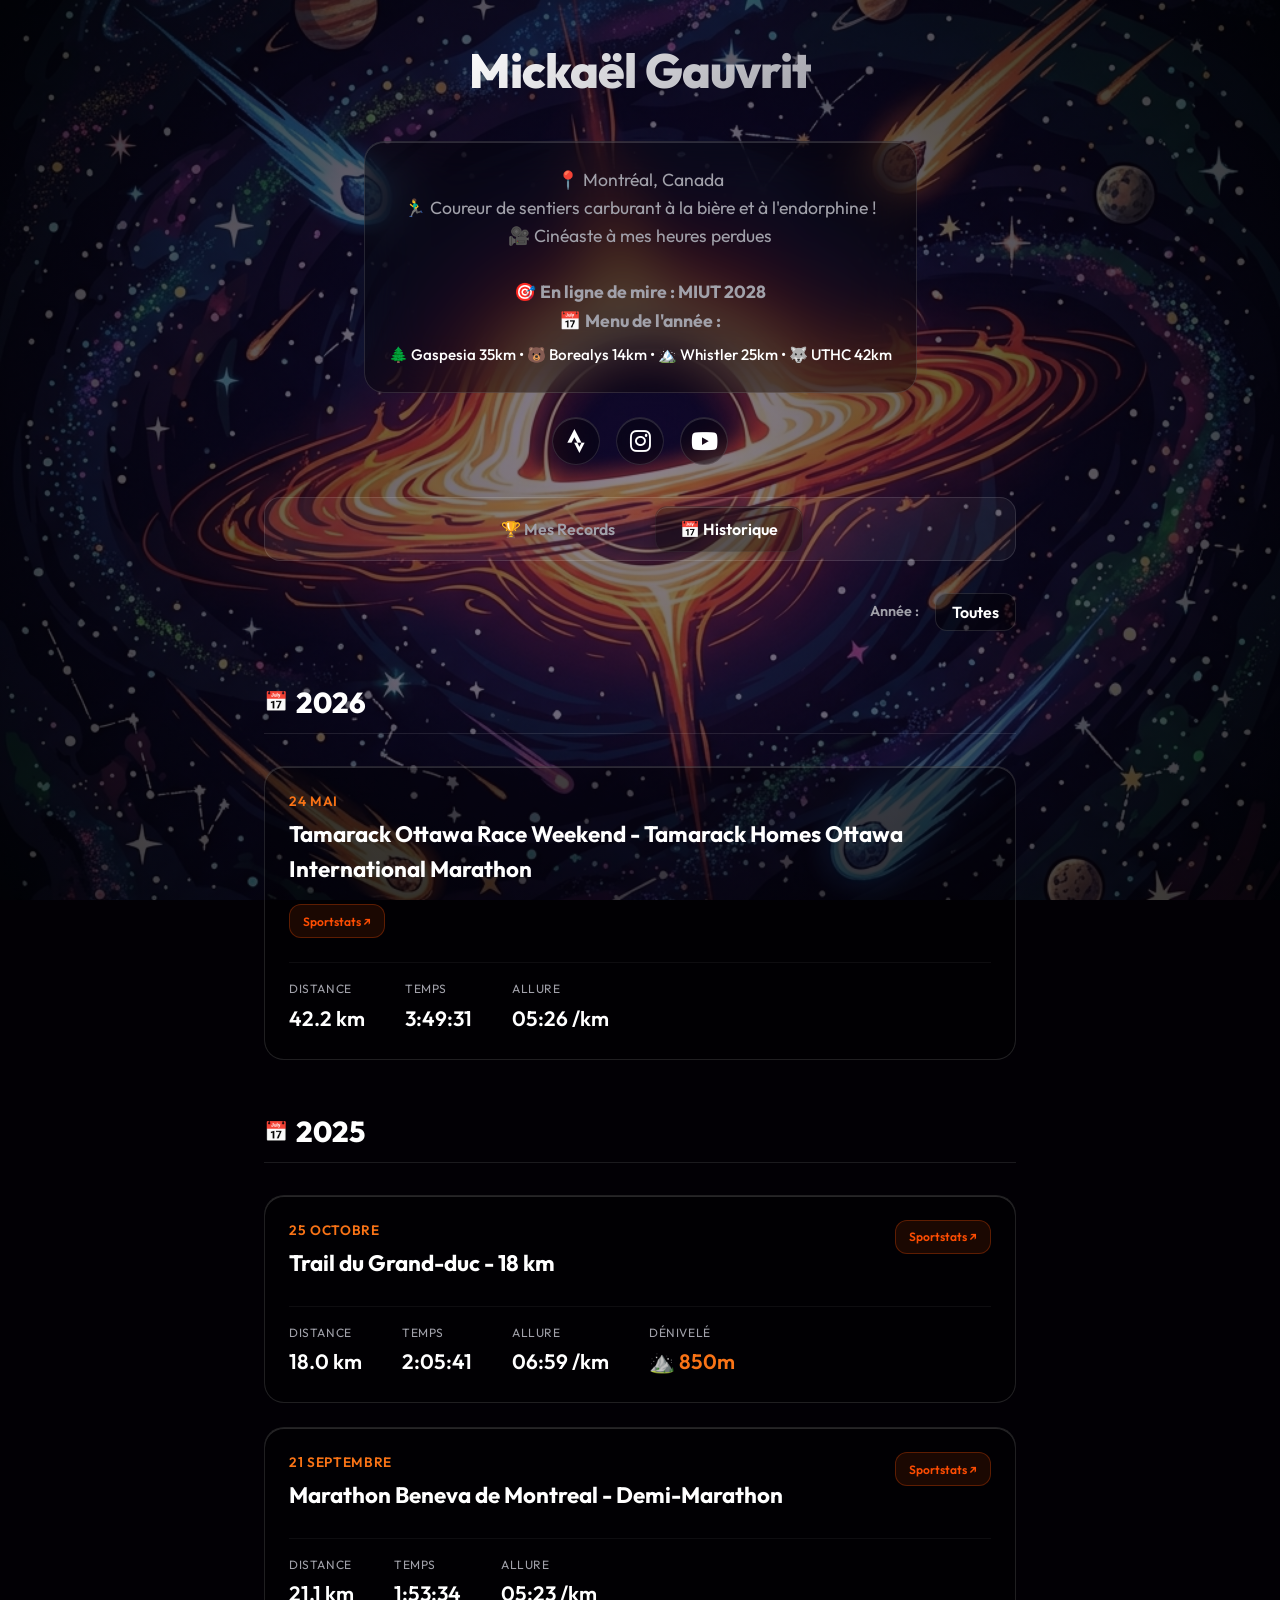
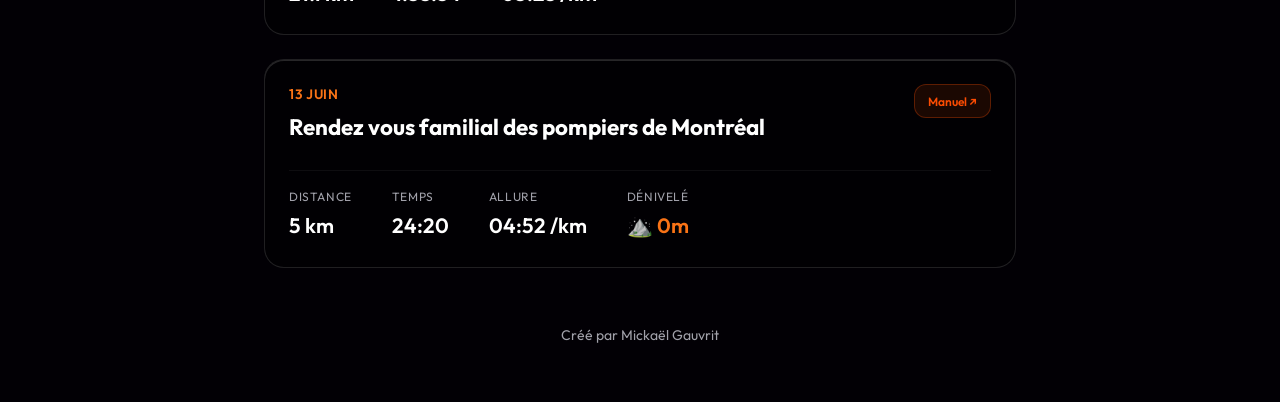
==== commit d6f559ca: "fix: create universal glass-panel class for perfect consistency" ====
--- a/index.html
+++ b/index.html
@@ -27,7 +27,7 @@
         <header class="main-header">
             <div class="profile-info">
         <h1 class="hero-title">Mickaël Gauvrit</h1>
-        <p class="hero-subtitle bio-text">
+        <p class="hero-subtitle bio-text glass-panel">
           📍 Montréal, Canada<br>
           🏃‍♂️ Coureur de sentiers carburant à la bière et à l'endorphine !<br>
           🎥 Cinéaste à mes heures perdues<br><br>
--- a/style.css
+++ b/style.css
@@ -4,8 +4,8 @@
   --color-text: #ffffff;
   --color-text-muted: #a1a1aa;
   
-  /* Liquid Glass variables - Higher blur, slight dark tint for readability */
-  --glass-bg: rgba(0, 0, 0, 0.3);
+  /* Liquid Glass variables - Perfect balance of blur and tint */
+  --glass-bg: rgba(0, 0, 0, 0.35);
   --glass-border: rgba(255, 255, 255, 0.12);
   --glass-highlight: rgba(255, 255, 255, 0.15);
   --glass-shadow: rgba(0, 0, 0, 0.4);
@@ -137,6 +137,16 @@
   box-shadow: 0 0 20px rgba(255, 0, 0, 0.4);
 }
 
+/* Universal Glass Panel Class for perfect consistency */
+.glass-panel {
+  background: var(--glass-bg);
+  backdrop-filter: blur(28px);
+  -webkit-backdrop-filter: blur(28px);
+  border: 1px solid var(--glass-border);
+  border-radius: 20px;
+  box-shadow: inset 0 1px 0 var(--glass-highlight);
+}
+
 /* Tabs Navigation */
 .tabs-nav {
   display: flex;
@@ -236,15 +246,9 @@
 }
 
 .pr-card {
-  background: var(--glass-bg);
-  backdrop-filter: blur(16px);
-  -webkit-backdrop-filter: blur(16px);
-  border: 1px solid var(--glass-border);
-  border-radius: 20px;
   padding: 1.5rem;
   text-align: center;
   transition: all 0.3s cubic-bezier(0.4, 0, 0.2, 1);
-  box-shadow: inset 0 1px 0 var(--glass-highlight);
 }
 
 .pr-card:hover {
@@ -286,12 +290,7 @@
 .bio-text {
   text-align: center;
   display: inline-block;
-  background: var(--glass-bg);
   padding: 1.5rem;
-  border-radius: 16px;
-  border: 1px solid var(--glass-border);
-  backdrop-filter: blur(16px);
-  -webkit-backdrop-filter: blur(16px);
 }
 
 .race-menu {
@@ -316,17 +315,11 @@
 }
 
 .run-card {
-  background: var(--glass-bg);
-  backdrop-filter: blur(16px);
-  -webkit-backdrop-filter: blur(16px);
-  border: 1px solid var(--glass-border);
-  border-radius: 20px;
   padding: 1.5rem;
   display: flex;
   flex-direction: column;
   gap: 1.5rem;
   transition: all 0.3s cubic-bezier(0.4, 0, 0.2, 1);
-  box-shadow: inset 0 1px 0 var(--glass-highlight);
 }
 
 .run-card:hover {
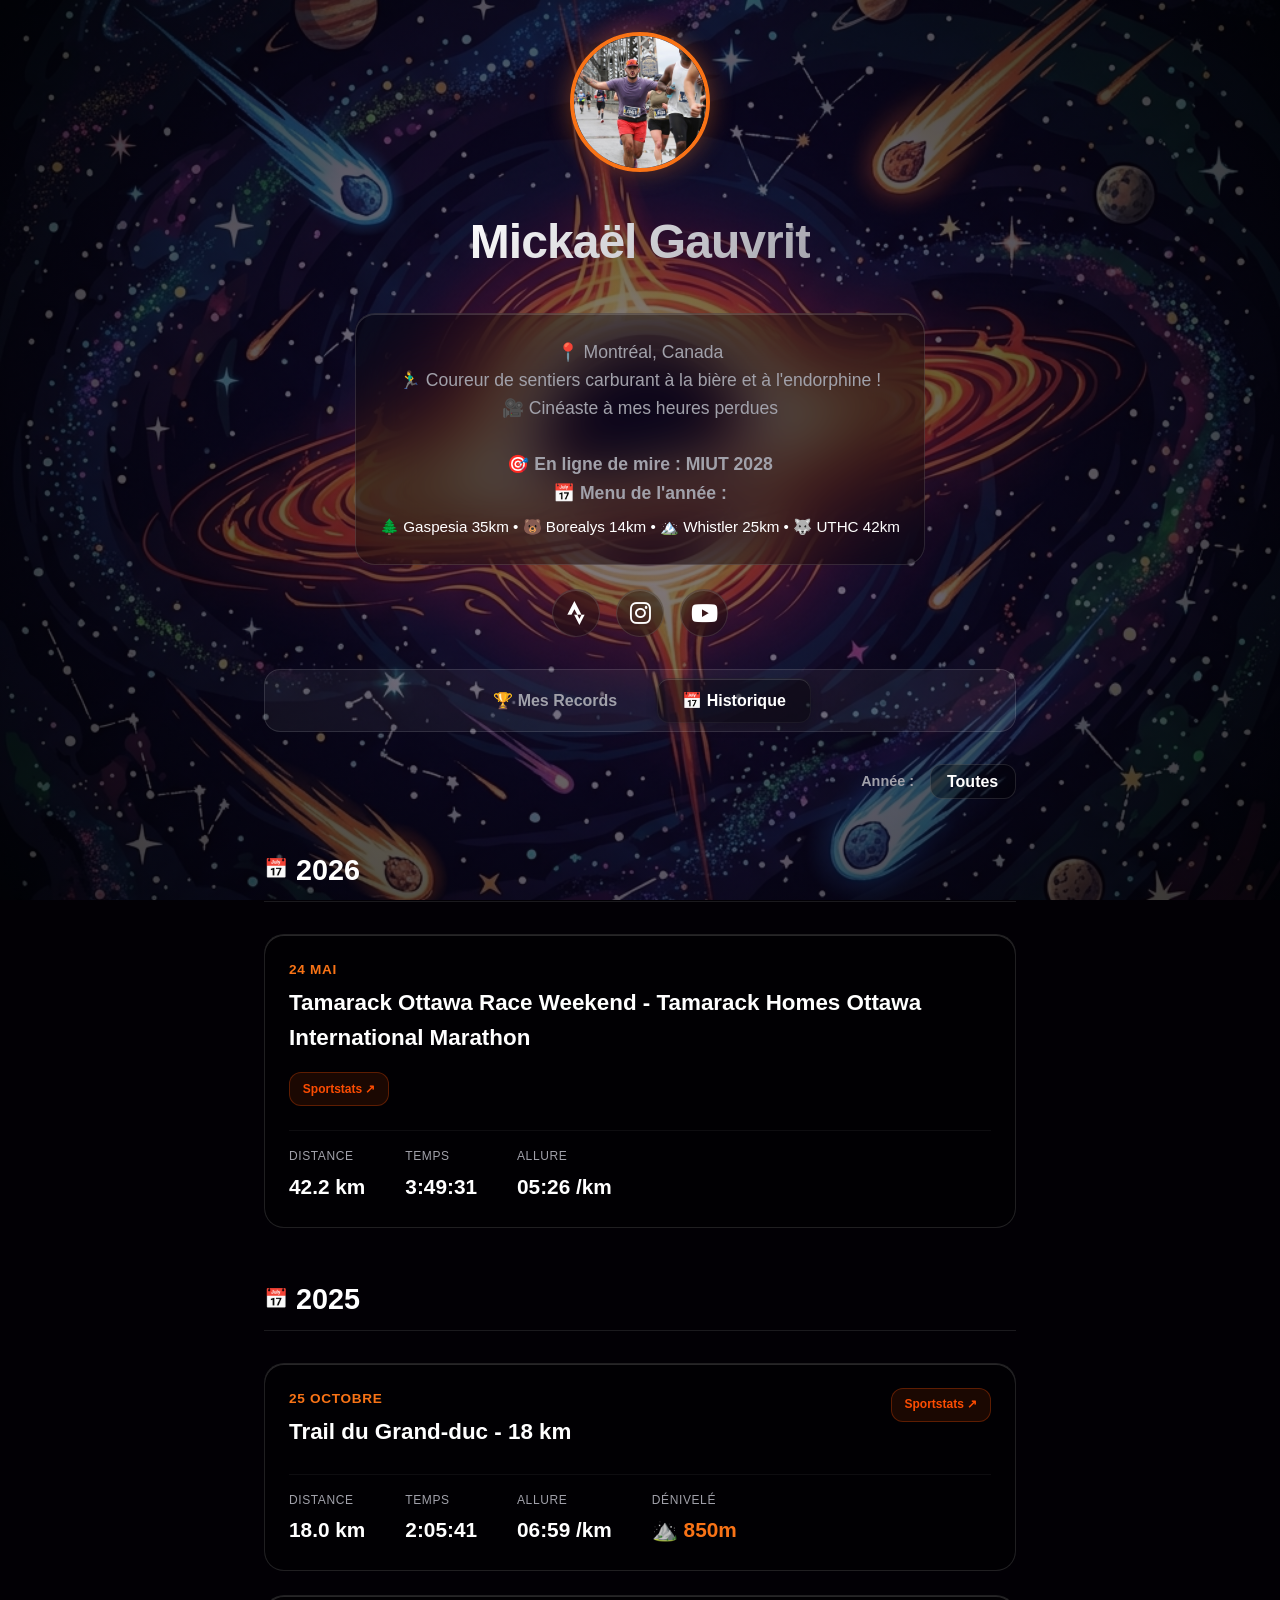
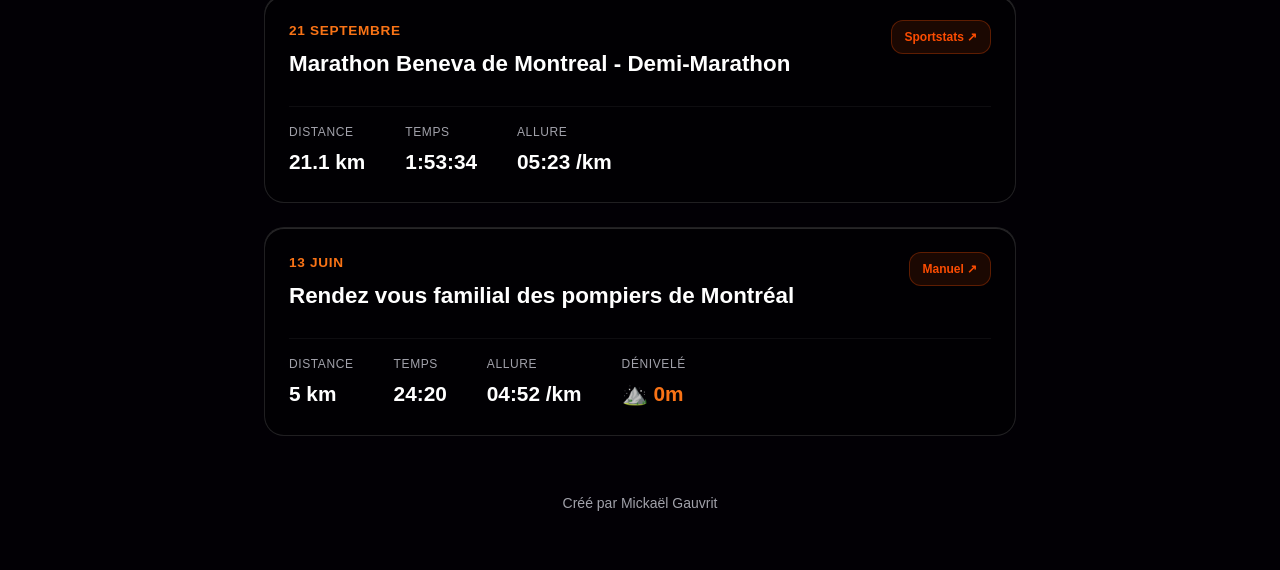
==== commit 04839a55: "feat: add glowing profile avatar" ====
--- a/index.html
+++ b/index.html
@@ -26,6 +26,7 @@
     <div class="container">
         <header class="main-header">
             <div class="profile-info">
+        <img src="images/profile.jpg" alt="Mickaël Gauvrit" class="profile-avatar">
         <h1 class="hero-title">Mickaël Gauvrit</h1>
         <p class="hero-subtitle bio-text glass-panel">
           📍 Montréal, Canada<br>
--- a/style.css
+++ b/style.css
@@ -23,22 +23,27 @@
 }
 
 body {
-  font-family: 'Outfit', -apple-system, BlinkMacSystemFont, sans-serif;
-  background-color: var(--color-bg);
+  font-family: 'Inter', -apple-system, BlinkMacSystemFont, "Segoe UI", Roboto, sans-serif;
   color: var(--color-text);
   line-height: 1.6;
   min-height: 100vh;
-  position: relative;
-  overflow-x: hidden;
-  
-  /* Cosmic / Space Background */
   background-color: #020005;
+}
+
+/* Fix for mobile Safari/Chrome background pixelation/zoom issue */
+body::before {
+  content: "";
+  position: fixed;
+  top: 0;
+  left: 0;
+  width: 100vw;
+  height: 100vh;
+  z-index: -1;
   background-image: 
     radial-gradient(circle at 50% 50%, rgba(30, 10, 60, 0.5) 0%, rgba(0, 0, 0, 0.8) 100%),
     url('./images/background.png');
   background-size: cover;
   background-position: center;
-  background-attachment: fixed;
 }
 
 .container {
@@ -49,6 +54,8 @@
   flex-direction: column;
   gap: 2rem;
 }
+
+
 
 /* Liquid Glass Panel */
 .liquid-panel {
@@ -285,6 +292,24 @@
   align-items: center;
   text-align: center;
   gap: 1.5rem;
+  position: relative;
+  z-index: 10;
+}
+
+.profile-avatar {
+  width: 140px;
+  height: 140px;
+  border-radius: 50%;
+  object-fit: cover;
+  object-position: center 20%; /* Centers on the face/upper body */
+  border: 4px solid var(--color-accent);
+  box-shadow: 0 0 25px rgba(249, 115, 22, 0.4), inset 0 0 10px rgba(0, 0, 0, 0.5);
+  transition: transform 0.3s cubic-bezier(0.4, 0, 0.2, 1);
+  margin-bottom: 0.5rem;
+}
+
+.profile-avatar:hover {
+  transform: scale(1.05) rotate(2deg);
 }
 
 .bio-text {
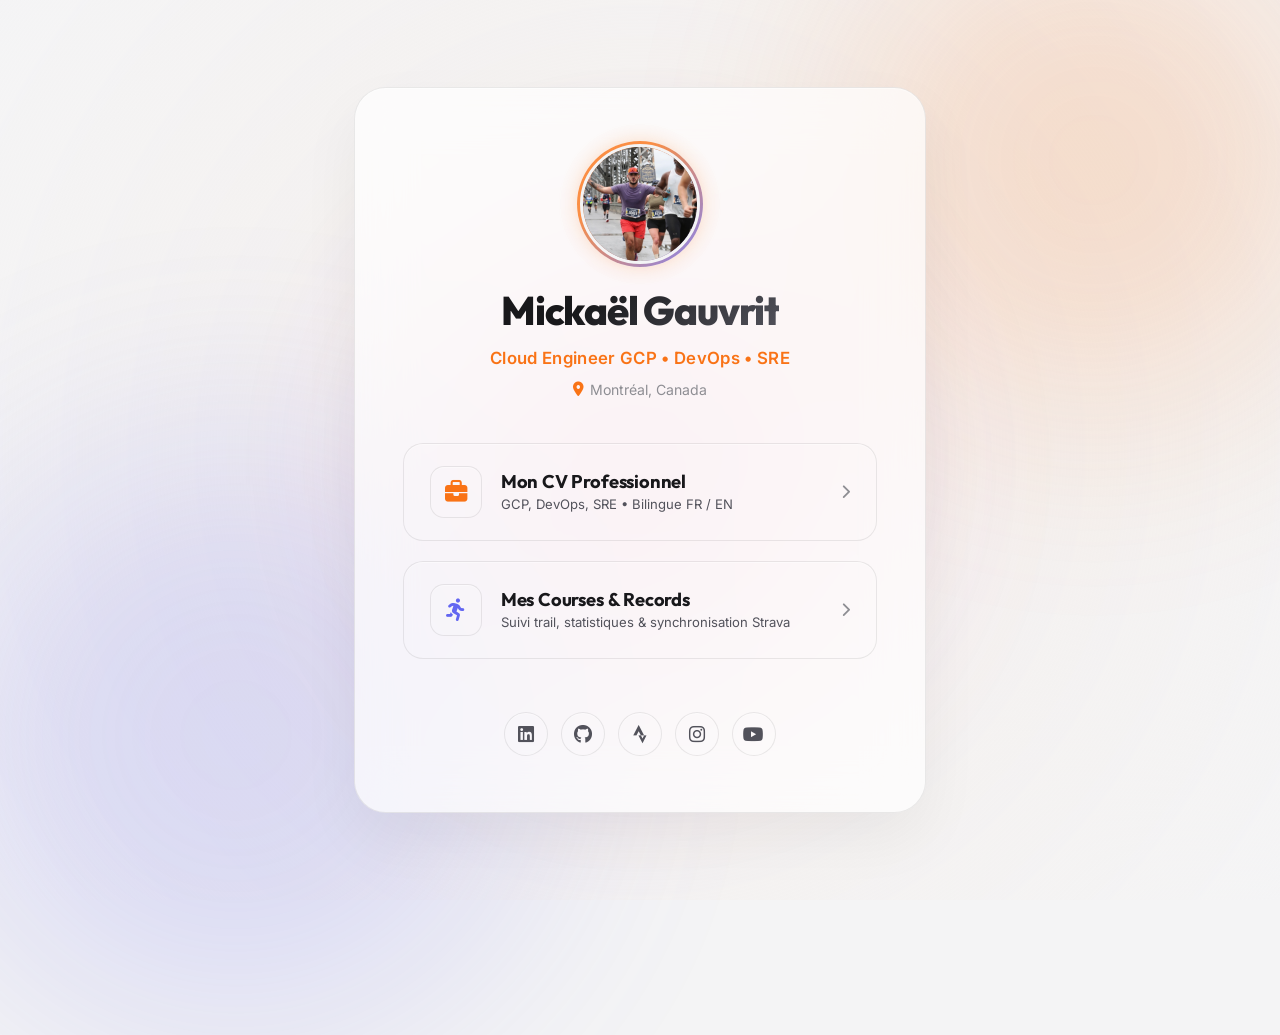
==== commit 891d6424: "feat(portal): add root landing page gateway and move running records to /runs/" ====
--- a/index.html
+++ b/index.html
@@ -1,20 +1,21 @@
 <!DOCTYPE html>
-<html lang="fr-CA">
+<html lang="fr">
 <head>
     <meta charset="UTF-8">
     <meta name="viewport" content="width=device-width, initial-scale=1.0">
-    <title>Mes courses - Mickaël Gauvrit</title>
-    <!-- MANDATORY: Declare support for both light and dark themes -->
+    <title>Mickaël Gauvrit - Espace Personnel</title>
+    
+    <!-- Support pour thèmes clair/sombre -->
     <meta name="color-scheme" content="light dark">
-    <meta name="description" content="Courses et records personnels de Mickaël Gauvrit">
+    <meta name="description" content="Portail personnel de Mickaël Gauvrit - Cloud Engineer GCP & Coureur de sentiers">
     
-    <!-- Google Fonts & Icons -->
+    <!-- Google Fonts & FontAwesome -->
     <link rel="preconnect" href="https://fonts.googleapis.com">
     <link rel="preconnect" href="https://fonts.gstatic.com" crossorigin>
-    <link href="https://fonts.googleapis.com/css2?family=Outfit:wght@300;400;600;800&display=swap" rel="stylesheet">
+    <link href="https://fonts.googleapis.com/css2?family=Outfit:wght@300;400;500;600;700;800&family=Inter:wght@300;400;500;600&display=swap" rel="stylesheet">
     <link rel="stylesheet" href="https://cdnjs.cloudflare.com/ajax/libs/font-awesome/6.4.0/css/all.min.css">
     
-    <!-- CSS -->
+    <!-- CSS Portal -->
     <link rel="stylesheet" href="style.css">
 </head>
 <body>
@@ -23,69 +24,66 @@
     <div class="blob blob-2"></div>
     <div class="blob blob-3"></div>
 
-    <div class="container">
-        <header class="main-header">
-            <div class="profile-info">
-        <img src="images/profile.jpg" alt="Mickaël Gauvrit" class="profile-avatar">
-        <h1 class="hero-title">Mickaël Gauvrit</h1>
-        <p class="hero-subtitle bio-text glass-panel">
-          📍 Montréal, Canada<br>
-          🏃‍♂️ Coureur de sentiers carburant à la bière et à l'endorphine !<br>
-          🎥 Cinéaste à mes heures perdues<br><br>
-          🎯 <strong>En ligne de mire : MIUT 2028</strong><br>
-          📅 <strong>Menu de l'année :</strong><br>
-          <span class="race-menu">🌲 Gaspesia 35km &bull; 🐻 Borealys 14km &bull; 🏔️ Whistler 25km &bull; 🐺 UTHC 42km</span>
-        </p>
-        
-        <div class="social-links">
-          <a href="https://www.strava.com/athletes/mickael_gauvrit" target="_blank" rel="noopener noreferrer" class="social-btn strava" title="Strava">
-            <i class="fa-brands fa-strava"></i>
-          </a>
-          <a href="https://www.instagram.com/shadow.xsio/" target="_blank" rel="noopener noreferrer" class="social-btn instagram" title="Instagram">
-            <i class="fa-brands fa-instagram"></i>
-          </a>
-          <a href="https://youtube.com/@shadowxsio?si=rd7ky_QG4FFqR8vO" target="_blank" rel="noopener noreferrer" class="social-btn youtube" title="YouTube">
-            <i class="fa-brands fa-youtube"></i>
-          </a>
-        </div>
-      </div>
+    <div class="portal-container">
+        <!-- Main glass card -->
+        <main class="portal-card glass-panel">
             
-            <nav class="tabs-nav">
-                <button class="tab-btn" data-target="prs-section">🏆 Mes Records</button>
-                <button class="tab-btn active" data-target="history-section">📅 Historique</button>
-            </nav>
-        </header>
+            <header class="profile-header">
+                <div class="avatar-container">
+                    <img src="images/profile.jpg" alt="Mickaël Gauvrit" class="portal-avatar">
+                </div>
+                <h1 class="portal-title">Mickaël Gauvrit</h1>
+                <p class="portal-tagline">Cloud Engineer GCP &bull; DevOps &bull; SRE</p>
+                <p class="portal-location"><i class="fa-solid fa-location-dot"></i> Montréal, Canada</p>
+            </header>
+            
+            <!-- Elegant dashboard buttons -->
+            <section class="portal-links">
+                <a href="cv/" class="portal-btn cv-btn">
+                    <div class="btn-icon-wrapper">
+                        <i class="fa-solid fa-briefcase"></i>
+                    </div>
+                    <div class="btn-text-wrapper">
+                        <span class="btn-title">Mon CV Professionnel</span>
+                        <span class="btn-desc">GCP, DevOps, SRE &bull; Bilingue FR / EN</span>
+                    </div>
+                    <i class="fa-solid fa-chevron-right arrow-icon"></i>
+                </a>
 
-        <main class="content-area">
-            <!-- Section PRs -->
-            <section id="prs-section" class="tab-content">
-                <div class="pr-grid" id="pr-container">
-                    <!-- PR cards will be injected here -->
-                    <div class="loading">Calcul des records...</div>
+                <a href="runs/" class="portal-btn runs-btn">
+                    <div class="btn-icon-wrapper">
+                        <i class="fa-solid fa-person-running"></i>
+                    </div>
+                    <div class="btn-text-wrapper">
+                        <span class="btn-title">Mes Courses & Records</span>
+                        <span class="btn-desc">Suivi trail, statistiques & synchronisation Strava</span>
+                    </div>
+                    <i class="fa-solid fa-chevron-right arrow-icon"></i>
+                </a>
+            </section>
+            
+            <!-- Social networks section -->
+            <footer class="portal-footer">
+                <div class="social-links">
+                    <a href="https://linkedin.com/in/micka%C3%ABl-gauvrit" target="_blank" rel="noopener noreferrer" class="social-btn linkedin" title="LinkedIn">
+                        <i class="fa-brands fa-linkedin"></i>
+                    </a>
+                    <a href="https://github.com/shadowxsio" target="_blank" rel="noopener noreferrer" class="social-btn github" title="GitHub">
+                        <i class="fa-brands fa-github"></i>
+                    </a>
+                    <a href="https://www.strava.com/athletes/mickael_gauvrit" target="_blank" rel="noopener noreferrer" class="social-btn strava" title="Strava">
+                        <i class="fa-brands fa-strava"></i>
+                    </a>
+                    <a href="https://www.instagram.com/shadow.xsio/" target="_blank" rel="noopener noreferrer" class="social-btn instagram" title="Instagram">
+                        <i class="fa-brands fa-instagram"></i>
+                    </a>
+                    <a href="https://youtube.com/@shadowxsio?si=rd7ky_QG4FFqR8vO" target="_blank" rel="noopener noreferrer" class="social-btn youtube" title="YouTube">
+                        <i class="fa-brands fa-youtube"></i>
+                    </a>
                 </div>
-            </section>
-
-            <!-- Section Historique -->
-            <section id="history-section" class="tab-content active">
-                <div class="filter-container">
-                    <label for="year-filter">Année :</label>
-                    <select id="year-filter">
-                        <option value="all">Toutes</option>
-                        <!-- Options generated by JS -->
-                    </select>
-                </div>
-                <div id="runs-container" class="runs-list">
-                    <!-- Runs will be injected here -->
-                    <div class="loading">Chargement de l'historique...</div>
-                </div>
-            </section>
+            </footer>
+            
         </main>
-        
-        <footer class="footer">
-    <p>Créé par Mickaël Gauvrit</p>
-  </footer>
     </div>
-    
-    <script src="app.js"></script>
 </body>
 </html>
--- a/style.css
+++ b/style.css
@@ -1,21 +1,45 @@
+/* ==========================================================================
+   PORTAL STYLESHEET - MICKAËL GAUVRIT
+   ========================================================================== */
+
 :root {
-  /* Dark Void / Reflect Theme */
-  --color-bg: #050505;
-  --color-text: #ffffff;
-  --color-text-muted: #a1a1aa;
-  
-  /* Liquid Glass variables - Perfect balance of blur and tint */
-  --glass-bg: rgba(0, 0, 0, 0.35);
-  --glass-border: rgba(255, 255, 255, 0.12);
-  --glass-highlight: rgba(255, 255, 255, 0.15);
-  --glass-shadow: rgba(0, 0, 0, 0.4);
-  
-  --color-accent: #f97316; /* Fiery Orange */
-  --color-strava: #fc4c02;
-  --color-instagram: #e1306c;
-  --color-youtube: #ff0000;
-}
-
+  --color-bg-base: #020005;
+  --color-bg-gradient: radial-gradient(circle at 50% 50%, rgba(30, 10, 60, 0.5) 0%, rgba(0, 0, 0, 0.9) 100%);
+  --color-text-primary: #ffffff;
+  --color-text-secondary: #a1a1aa;
+  --color-text-muted: #71717a;
+  
+  --color-accent: #f97316; /* Warm professional orange */
+  --color-accent-rgb: 249, 115, 22;
+  
+  /* Liquid Glass tokens */
+  --glass-bg: rgba(255, 255, 255, 0.03);
+  --glass-border: rgba(255, 255, 255, 0.08);
+  --glass-highlight: rgba(255, 255, 255, 0.06);
+  --glass-shadow: rgba(0, 0, 0, 0.6);
+  
+  --font-title: 'Outfit', 'Inter', -apple-system, BlinkMacSystemFont, "Segoe UI", sans-serif;
+  --font-body: 'Inter', -apple-system, BlinkMacSystemFont, "Segoe UI", sans-serif;
+}
+
+@media (prefers-color-scheme: light) {
+  :root {
+    --color-bg-base: #f4f4f5;
+    --color-bg-gradient: radial-gradient(circle at 50% 50%, rgba(249, 115, 22, 0.04) 0%, rgba(244, 244, 245, 1) 100%);
+    --color-text-primary: #18181b;
+    --color-text-secondary: #52525b;
+    --color-text-muted: #8e8e93;
+    
+    --glass-bg: rgba(255, 255, 255, 0.7);
+    --glass-border: rgba(0, 0, 0, 0.08);
+    --glass-highlight: rgba(255, 255, 255, 0.4);
+    --glass-shadow: rgba(0, 0, 0, 0.05);
+  }
+}
+
+/* ==========================================================================
+   RESET & BASE
+   ========================================================================== */
 * {
   box-sizing: border-box;
   margin: 0;
@@ -23,14 +47,17 @@
 }
 
 body {
-  font-family: 'Inter', -apple-system, BlinkMacSystemFont, "Segoe UI", Roboto, sans-serif;
-  color: var(--color-text);
-  line-height: 1.6;
+  font-family: var(--font-body);
+  color: var(--color-text-primary);
+  background-color: var(--color-bg-base);
   min-height: 100vh;
-  background-color: #020005;
-}
-
-/* Fix for mobile Safari/Chrome background pixelation/zoom issue */
+  display: flex;
+  align-items: center;
+  justify-content: center;
+  overflow-x: hidden;
+  position: relative;
+}
+
 body::before {
   content: "";
   position: fixed;
@@ -38,446 +65,380 @@
   left: 0;
   width: 100vw;
   height: 100vh;
+  z-index: -2;
+  background: var(--color-bg-gradient);
+}
+
+/* ==========================================================================
+   ANIMATED BACKGROUND BLOBS
+   ========================================================================== */
+.blob {
+  position: absolute;
+  border-radius: 50%;
+  filter: blur(120px);
+  opacity: 0.18;
   z-index: -1;
-  background-image: 
-    radial-gradient(circle at 50% 50%, rgba(30, 10, 60, 0.5) 0%, rgba(0, 0, 0, 0.8) 100%),
-    url('./images/background.png');
-  background-size: cover;
-  background-position: center;
-}
-
-.container {
-  max-width: 800px;
-  margin: 0 auto;
-  padding: 2rem 1.5rem;
+  pointer-events: none;
+  animation: blob-float 22s infinite alternate ease-in-out;
+}
+
+.blob-1 {
+  width: 500px;
+  height: 500px;
+  background-color: var(--color-accent);
+  top: -10%;
+  right: -5%;
+}
+
+.blob-2 {
+  width: 600px;
+  height: 600px;
+  background-color: #6366f1;
+  bottom: -15%;
+  left: -5%;
+  animation-delay: -6s;
+}
+
+.blob-3 {
+  width: 400px;
+  height: 400px;
+  background-color: #ec4899;
+  top: 30%;
+  left: 35%;
+  animation-delay: -12s;
+}
+
+@keyframes blob-float {
+  0% { transform: translate(0, 0) scale(1); }
+  50% { transform: translate(40px, -40px) scale(1.1); }
+  100% { transform: translate(-20px, 20px) scale(0.9); }
+}
+
+/* ==========================================================================
+   PORTAL CARD CONTAINER
+   ========================================================================== */
+.portal-container {
+  width: 100%;
+  max-width: 620px;
+  padding: 1.5rem;
+}
+
+.portal-card {
+  background: var(--glass-bg);
+  border: 1px solid var(--glass-border);
+  box-shadow: 0 25px 60px var(--glass-shadow), inset 0 1px 0 var(--glass-highlight);
+  backdrop-filter: blur(28px);
+  -webkit-backdrop-filter: blur(28px);
+  border-radius: 32px;
+  padding: 3.5rem 3rem;
   display: flex;
   flex-direction: column;
-  gap: 2rem;
-}
-
-
-
-/* Liquid Glass Panel */
-.liquid-panel {
-  background: var(--glass-bg);
-  backdrop-filter: blur(24px) saturate(120%);
-  -webkit-backdrop-filter: blur(24px) saturate(120%);
-  border: 1px solid var(--glass-border);
-  border-radius: 24px;
-  padding: 2rem;
-  /* Outer shadow for depth, inner shadow for the glossy edge reflection */
-  box-shadow: 0 16px 40px var(--glass-shadow), inset 0 1px 0 var(--glass-highlight);
-}
-
-.main-header {
+  align-items: center;
+  gap: 2.8rem;
+  text-align: center;
+}
+
+/* ==========================================================================
+   PROFILE HEADER
+   ========================================================================== */
+.profile-header {
   display: flex;
   flex-direction: column;
-  gap: 2rem;
-}
-
-.header-content {
-  text-align: center;
-}
-
-h1 {
-  font-size: 3rem;
+  align-items: center;
+  gap: 1rem;
+}
+
+.avatar-container {
+  position: relative;
+  width: 120px;
+  height: 120px;
+  margin-bottom: 0.5rem;
+}
+
+.avatar-container::before {
+  content: "";
+  position: absolute;
+  inset: -3px;
+  border-radius: 50%;
+  background: linear-gradient(135deg, var(--color-accent) 30%, #6366f1 100%);
+  z-index: -1;
+  opacity: 0.8;
+  box-shadow: 0 0 20px rgba(var(--color-accent-rgb), 0.3);
+  animation: rotateGlow 8s infinite linear;
+}
+
+@keyframes rotateGlow {
+  0% { transform: rotate(0deg); }
+  100% { transform: rotate(360deg); }
+}
+
+.portal-avatar {
+  width: 100%;
+  height: 100%;
+  border-radius: 50%;
+  object-fit: cover;
+  object-position: center 20%;
+  border: 3px solid var(--color-bg-base);
+  box-shadow: inset 0 0 10px rgba(0, 0, 0, 0.4);
+}
+
+.portal-title {
+  font-family: var(--font-title);
+  font-size: 2.5rem;
   font-weight: 800;
-  margin-bottom: 0.5rem;
-  letter-spacing: -0.02em;
-  background: linear-gradient(135deg, #ffffff 0%, #a1a1aa 100%);
+  letter-spacing: -0.03em;
+  line-height: 1.1;
+  background: linear-gradient(135deg, var(--color-text-primary) 30%, var(--color-text-secondary) 100%);
   -webkit-background-clip: text;
   -webkit-text-fill-color: transparent;
 }
 
-.subtitle {
+.portal-tagline {
+  font-size: 1.05rem;
+  font-weight: 600;
+  color: var(--color-accent);
+  letter-spacing: 0.02em;
+}
+
+.portal-location {
+  font-size: 0.88rem;
   color: var(--color-text-muted);
-  font-size: 1.1rem;
-  margin-bottom: 1.5rem;
-}
-
-/* Social Buttons */
+  display: flex;
+  align-items: center;
+  gap: 0.4rem;
+  margin-top: -0.2rem;
+}
+
+.portal-location i {
+  color: var(--color-accent);
+}
+
+/* ==========================================================================
+   PORTAL DASHBOARD LINKS
+   ========================================================================== */
+.portal-links {
+  width: 100%;
+  display: flex;
+  flex-direction: column;
+  gap: 1.2rem;
+}
+
+.portal-btn {
+  width: 100%;
+  display: flex;
+  align-items: center;
+  gap: 1.2rem;
+  padding: 1.4rem 1.6rem;
+  background: rgba(255, 255, 255, 0.02);
+  border: 1px solid var(--glass-border);
+  box-shadow: inset 0 1px 0 var(--glass-highlight);
+  border-radius: 20px;
+  text-decoration: none;
+  color: var(--color-text-primary);
+  text-align: left;
+  transition: all 0.3s cubic-bezier(0.16, 1, 0.3, 1);
+  position: relative;
+  overflow: hidden;
+}
+
+.portal-btn::before {
+  content: "";
+  position: absolute;
+  inset: 0;
+  background: linear-gradient(90deg, rgba(255, 255, 255, 0.04) 0%, rgba(255, 255, 255, 0) 100%);
+  opacity: 0;
+  transition: opacity 0.3s ease;
+}
+
+/* Icon style */
+.btn-icon-wrapper {
+  display: flex;
+  align-items: center;
+  justify-content: center;
+  width: 52px;
+  height: 52px;
+  border-radius: 14px;
+  font-size: 1.4rem;
+  transition: all 0.3s ease;
+  background: rgba(255, 255, 255, 0.04);
+  border: 1px solid var(--glass-border);
+  box-shadow: inset 0 1px 0 var(--glass-highlight);
+}
+
+.cv-btn .btn-icon-wrapper {
+  color: var(--color-accent);
+}
+
+.runs-btn .btn-icon-wrapper {
+  color: #6366f1;
+}
+
+/* Text style */
+.btn-text-wrapper {
+  flex: 1;
+  display: flex;
+  flex-direction: column;
+  gap: 0.2rem;
+}
+
+.btn-title {
+  font-family: var(--font-title);
+  font-size: 1.15rem;
+  font-weight: 700;
+  letter-spacing: -0.01em;
+}
+
+.btn-desc {
+  font-size: 0.82rem;
+  color: var(--color-text-secondary);
+  line-height: 1.3;
+}
+
+/* Arrow */
+.arrow-icon {
+  font-size: 0.9rem;
+  color: var(--color-text-muted);
+  transition: transform 0.3s cubic-bezier(0.16, 1, 0.3, 1), color 0.3s ease;
+}
+
+/* Hover effects */
+.portal-btn:hover {
+  transform: translateY(-2px);
+  border-color: rgba(var(--color-accent-rgb), 0.3);
+  box-shadow: 0 12px 30px rgba(0, 0, 0, 0.2), inset 0 1px 0 var(--glass-highlight);
+  background: rgba(255, 255, 255, 0.05);
+}
+
+.portal-btn:hover::before {
+  opacity: 1;
+}
+
+.cv-btn:hover {
+  border-color: rgba(var(--color-accent-rgb), 0.4);
+  box-shadow: 0 12px 30px rgba(var(--color-accent-rgb), 0.1), inset 0 1px 0 var(--glass-highlight);
+}
+
+.runs-btn:hover {
+  border-color: rgba(99, 102, 241, 0.4);
+  box-shadow: 0 12px 30px rgba(99, 102, 241, 0.1), inset 0 1px 0 var(--glass-highlight);
+}
+
+.portal-btn:hover .btn-icon-wrapper {
+  transform: scale(1.08);
+}
+
+.cv-btn:hover .btn-icon-wrapper {
+  background: rgba(var(--color-accent-rgb), 0.1);
+  border-color: rgba(var(--color-accent-rgb), 0.3);
+}
+
+.runs-btn:hover .btn-icon-wrapper {
+  background: rgba(99, 102, 241, 0.1);
+  border-color: rgba(99, 102, 241, 0.3);
+}
+
+.portal-btn:hover .arrow-icon {
+  transform: translateX(4px);
+  color: var(--color-text-primary);
+}
+
+/* ==========================================================================
+   PORTAL FOOTER / SOCIALS
+   ========================================================================== */
+.portal-footer {
+  width: 100%;
+  margin-top: 0.5rem;
+}
+
 .social-links {
   display: flex;
   justify-content: center;
-  gap: 1rem;
+  gap: 0.8rem;
 }
 
 .social-btn {
   display: inline-flex;
   align-items: center;
   justify-content: center;
-  width: 48px;
-  height: 48px;
+  width: 44px;
+  height: 44px;
   border-radius: 50%;
   text-decoration: none;
-  background: var(--glass-bg);
+  background: rgba(255, 255, 255, 0.02);
   border: 1px solid var(--glass-border);
-  backdrop-filter: blur(12px);
-  transition: all 0.3s cubic-bezier(0.4, 0, 0.2, 1);
-  color: var(--color-text);
   box-shadow: inset 0 1px 0 var(--glass-highlight);
-  font-size: 1.5rem; /* For FontAwesome icons */
+  color: var(--color-text-secondary);
+  font-size: 1.15rem;
+  transition: all 0.3s cubic-bezier(0.16, 1, 0.3, 1);
 }
 
 .social-btn:hover {
   transform: translateY(-3px) scale(1.05);
-  background: rgba(255, 255, 255, 0.08);
+  color: var(--color-text-primary);
+  background: rgba(255, 255, 255, 0.06);
+}
+
+.social-btn.linkedin:hover {
+  color: #0077b5;
+  border-color: rgba(0, 119, 181, 0.3);
+  box-shadow: 0 6px 15px rgba(0, 119, 181, 0.15);
+}
+
+.social-btn.github:hover {
+  color: #fff;
+  border-color: rgba(255, 255, 255, 0.3);
+  box-shadow: 0 6px 15px rgba(255, 255, 255, 0.15);
 }
 
 .social-btn.strava:hover {
-  color: var(--color-strava);
+  color: #fc4c02;
   border-color: rgba(252, 76, 2, 0.3);
-  box-shadow: 0 8px 20px rgba(252, 76, 2, 0.2), inset 0 1px 0 var(--glass-highlight);
+  box-shadow: 0 6px 15px rgba(252, 76, 2, 0.15);
 }
 
 .social-btn.instagram:hover {
-  background: var(--color-instagram);
-  border-color: var(--color-instagram);
-  color: white;
-  box-shadow: 0 0 20px rgba(225, 48, 108, 0.4);
+  color: #e1306c;
+  border-color: rgba(225, 48, 108, 0.3);
+  box-shadow: 0 6px 15px rgba(225, 48, 108, 0.15);
 }
 
 .social-btn.youtube:hover {
-  background: var(--color-youtube);
-  border-color: var(--color-youtube);
-  color: white;
-  box-shadow: 0 0 20px rgba(255, 0, 0, 0.4);
-}
-
-/* Universal Glass Panel Class for perfect consistency */
-.glass-panel {
-  background: var(--glass-bg);
-  backdrop-filter: blur(28px);
-  -webkit-backdrop-filter: blur(28px);
-  border: 1px solid var(--glass-border);
-  border-radius: 20px;
-  box-shadow: inset 0 1px 0 var(--glass-highlight);
-}
-
-/* Tabs Navigation */
-.tabs-nav {
-  display: flex;
-  gap: 1rem;
-  justify-content: center;
-  background: rgba(255, 255, 255, 0.05);
-  padding: 0.5rem;
-  border-radius: 16px;
-  border: 1px solid var(--glass-border);
-}
-
-.tab-btn {
-  background: transparent;
-  border: none;
-  color: var(--color-text-muted);
-  padding: 0.75rem 1.5rem;
-  border-radius: 12px;
-  font-family: inherit;
-  font-size: 1rem;
-  font-weight: 600;
-  cursor: pointer;
-  transition: all 0.3s ease;
-}
-
-.tab-btn:hover {
-  color: var(--color-text);
-}
-
-.tab-btn.active {
-  background: var(--glass-bg);
-  color: var(--color-text);
-  box-shadow: 0 4px 12px rgba(0,0,0,0.2), inset 0 1px 0 var(--glass-highlight);
-  border: 1px solid rgba(255, 255, 255, 0.05);
-}
-
-/* Tab Content */
-.tab-content {
-  display: none;
-  animation: fadeIn 0.4s ease forwards;
-}
-
-.tab-content.active {
-  display: block;
-}
-
-@keyframes fadeIn {
-  from { opacity: 0; transform: translateY(10px); }
-  to { opacity: 1; transform: translateY(0); }
-}
-
-/* Year Filter */
-.filter-container {
-  display: flex;
-  align-items: center;
-  justify-content: flex-end;
-  gap: 1rem;
-  margin-bottom: 1.5rem;
-}
-
-.filter-container label {
-  font-size: 0.9rem;
-  font-weight: 600;
-  color: var(--color-text-muted);
-}
-
-#year-filter {
-  background: var(--glass-bg);
-  color: var(--color-text);
-  border: 1px solid var(--glass-border);
-  padding: 0.5rem 1rem;
-  border-radius: 12px;
-  font-family: inherit;
-  font-size: 1rem;
-  font-weight: 600;
-  outline: none;
-  cursor: pointer;
-  backdrop-filter: blur(12px);
-  -webkit-appearance: none;
-  -moz-appearance: none;
-  appearance: none;
-}
-
-#year-filter:focus {
-  border-color: var(--color-accent);
-}
-
-#year-filter option {
-  background-color: #1e1030;
-  color: #fff;
-}
-
-/* PRs Section */
-.pr-grid {
-  display: grid;
-  grid-template-columns: repeat(auto-fit, minmax(150px, 1fr));
-  gap: 1.5rem;
-}
-
-.pr-card {
-  padding: 1.5rem;
-  text-align: center;
-  transition: all 0.3s cubic-bezier(0.4, 0, 0.2, 1);
-}
-
-.pr-card:hover {
-  transform: scale(1.01);
-  background: rgba(255, 255, 255, 0.1);
-  border-color: rgba(255, 255, 255, 0.25);
-}
-
-.pr-distance {
-  font-size: 1rem;
-  font-weight: 700;
-  color: var(--color-accent);
-  text-transform: uppercase;
-  letter-spacing: 0.1em;
-  margin-bottom: 0.5rem;
-}
-
-.pr-time {
-  font-size: 1.8rem;
-  font-weight: 800;
-  letter-spacing: -0.02em;
-}
-
-.hero-subtitle {
-  font-size: 1.1rem;
-  color: var(--color-text-muted);
-  max-width: 600px;
-  line-height: 1.6;
-}
-
-.profile-info {
-  display: flex;
-  flex-direction: column;
-  align-items: center;
-  text-align: center;
-  gap: 1.5rem;
-  position: relative;
-  z-index: 10;
-}
-
-.profile-avatar {
-  width: 140px;
-  height: 140px;
-  border-radius: 50%;
-  object-fit: cover;
-  object-position: center 20%; /* Centers on the face/upper body */
-  border: 4px solid var(--color-accent);
-  box-shadow: 0 0 25px rgba(249, 115, 22, 0.4), inset 0 0 10px rgba(0, 0, 0, 0.5);
-  transition: transform 0.3s cubic-bezier(0.4, 0, 0.2, 1);
-  margin-bottom: 0.5rem;
-}
-
-.profile-avatar:hover {
-  transform: scale(1.05) rotate(2deg);
-}
-
-.bio-text {
-  text-align: center;
-  display: inline-block;
-  padding: 1.5rem;
-}
-
-.race-menu {
-  display: inline-block;
-  margin-top: 0.5rem;
-  font-size: 0.95rem;
-  color: #fff;
-  font-weight: 500;
-}
-
-.pr-pace {
-  font-size: 0.85rem;
-  color: var(--color-text-muted);
-  margin-top: 0.5rem;
-}
-
-/* Runs List */
-.runs-list {
-  display: flex;
-  flex-direction: column;
-  gap: 1.5rem;
-}
-
-.run-card {
-  padding: 1.5rem;
-  display: flex;
-  flex-direction: column;
-  gap: 1.5rem;
-  transition: all 0.3s cubic-bezier(0.4, 0, 0.2, 1);
-}
-
-.run-card:hover {
-  transform: scale(1.01);
-  background: rgba(255, 255, 255, 0.1);
-  border-color: rgba(255, 255, 255, 0.25);
-}
-
-/* Year Divider */
-.year-divider {
-  font-size: 1.8rem;
-  font-weight: 800;
-  color: #fff;
-  margin: 1.5rem 0 0.5rem 0;
-  padding-bottom: 0.5rem;
-  border-bottom: 1px solid rgba(255, 255, 255, 0.1);
-  display: flex;
-  align-items: center;
-  gap: 0.5rem;
-}
-.year-divider::before {
-  content: '📅';
-  font-size: 1.2rem;
-}
-
-.run-header {
-  display: flex;
-  justify-content: space-between;
-  align-items: flex-start;
-  flex-wrap: wrap;
-  gap: 1rem;
-}
-
-.run-date {
-  font-size: 0.85rem;
-  color: var(--color-accent);
-  font-weight: 600;
-  text-transform: uppercase;
-  letter-spacing: 0.05em;
-}
-
-.run-title {
-  font-size: 1.4rem;
-  font-weight: 700;
-  margin-top: 0.25rem;
-  color: #fff;
-}
-
-.run-source a {
-  display: inline-flex;
-  align-items: center;
-  gap: 0.4rem;
-  font-size: 0.75rem;
-  padding: 0.4rem 0.8rem;
-  border-radius: 12px;
-  background: rgba(252, 76, 2, 0.1);
-  border: 1px solid rgba(252, 76, 2, 0.3);
-  color: var(--color-strava);
-  text-decoration: none;
-  font-weight: 600;
-  transition: all 0.2s;
-}
-
-.run-source a:hover {
-  background: rgba(252, 76, 2, 0.2);
-}
-
-.run-source.manual {
-  font-size: 0.75rem;
-  padding: 0.4rem 0.8rem;
-  border-radius: 12px;
-  background: rgba(255, 255, 255, 0.05);
-  border: 1px solid var(--glass-border);
-  color: var(--color-text-muted);
-}
-
-.run-stats {
-  display: flex;
-  gap: 2.5rem;
-  flex-wrap: wrap;
-  padding-top: 1rem;
-  border-top: 1px solid rgba(255,255,255,0.05);
-}
-
-.stat {
-  display: flex;
-  flex-direction: column;
-}
-
-.stat-label {
-  font-size: 0.75rem;
-  color: var(--color-text-muted);
-  text-transform: uppercase;
-  letter-spacing: 0.05em;
-  margin-bottom: 0.2rem;
-}
-
-.stat-value {
-  font-size: 1.3rem;
-  font-weight: 600;
-}
-
-.stat-elevation {
-  color: var(--color-accent);
-}
-
-footer {
-  text-align: center;
-  font-size: 0.875rem;
-  color: var(--color-text-muted);
-  padding: 1.5rem;
-}
-
-.loading {
-  text-align: center;
-  padding: 2rem;
-  color: var(--color-text-muted);
-  font-style: italic;
-}
-
-/* Media Queries */
+  color: #ff0000;
+  border-color: rgba(255, 0, 0, 0.3);
+  box-shadow: 0 6px 15px rgba(255, 0, 0, 0.15);
+}
+
+/* ==========================================================================
+   RESPONSIVE
+   ========================================================================== */
 @media (max-width: 600px) {
-  .run-stats {
-    gap: 1.5rem;
-    justify-content: space-between;
-  }
-  h1 {
-    font-size: 2.2rem;
-  }
-  .tabs-nav {
-    flex-direction: column;
-  }
-  .tab-btn {
-    width: 100%;
-  }
-}
+  .portal-card {
+    padding: 2.5rem 1.8rem;
+    border-radius: 24px;
+    gap: 2.2rem;
+  }
+  
+  .portal-title {
+    font-size: 2.1rem;
+  }
+  
+  .portal-btn {
+    padding: 1.1rem 1.2rem;
+    gap: 1rem;
+  }
+  
+  .btn-icon-wrapper {
+    width: 44px;
+    height: 44px;
+    border-radius: 10px;
+    font-size: 1.15rem;
+  }
+  
+  .btn-title {
+    font-size: 1.05rem;
+  }
+  
+  .btn-desc {
+    font-size: 0.78rem;
+  }
+}
